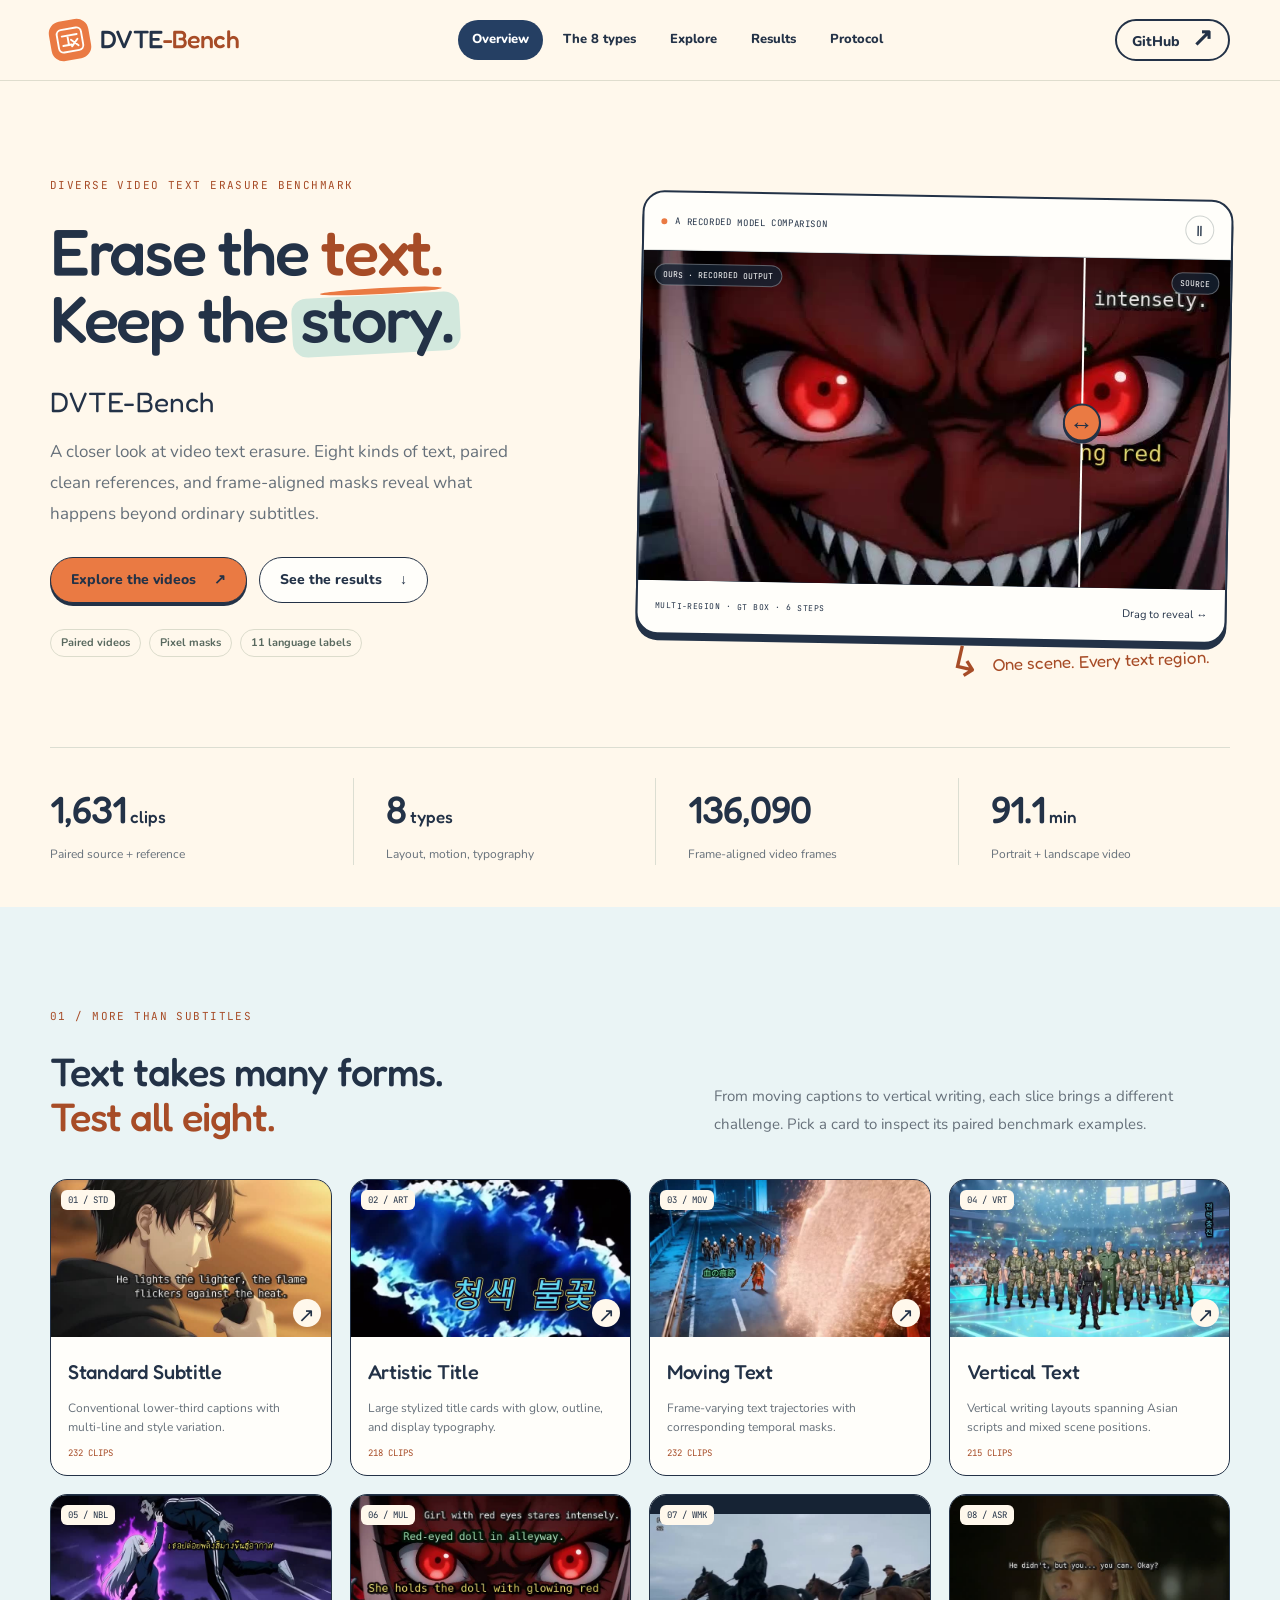
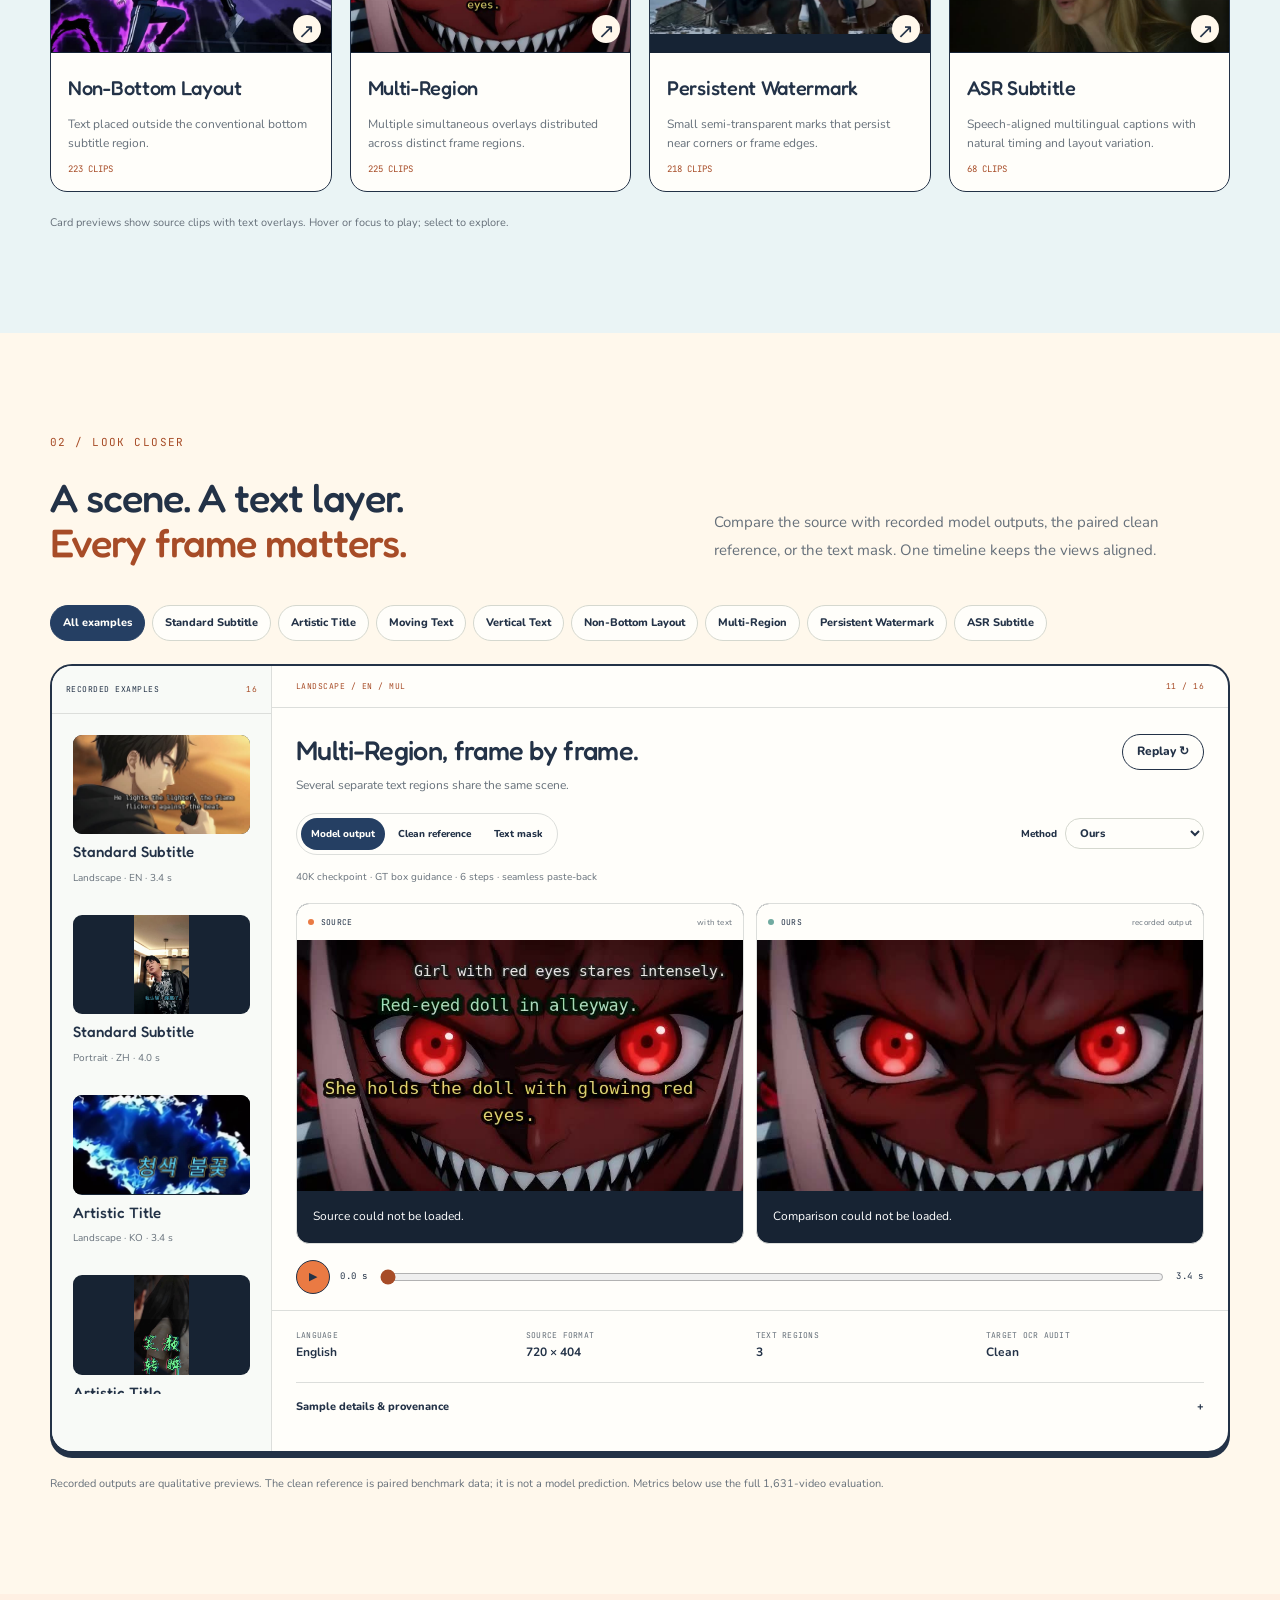
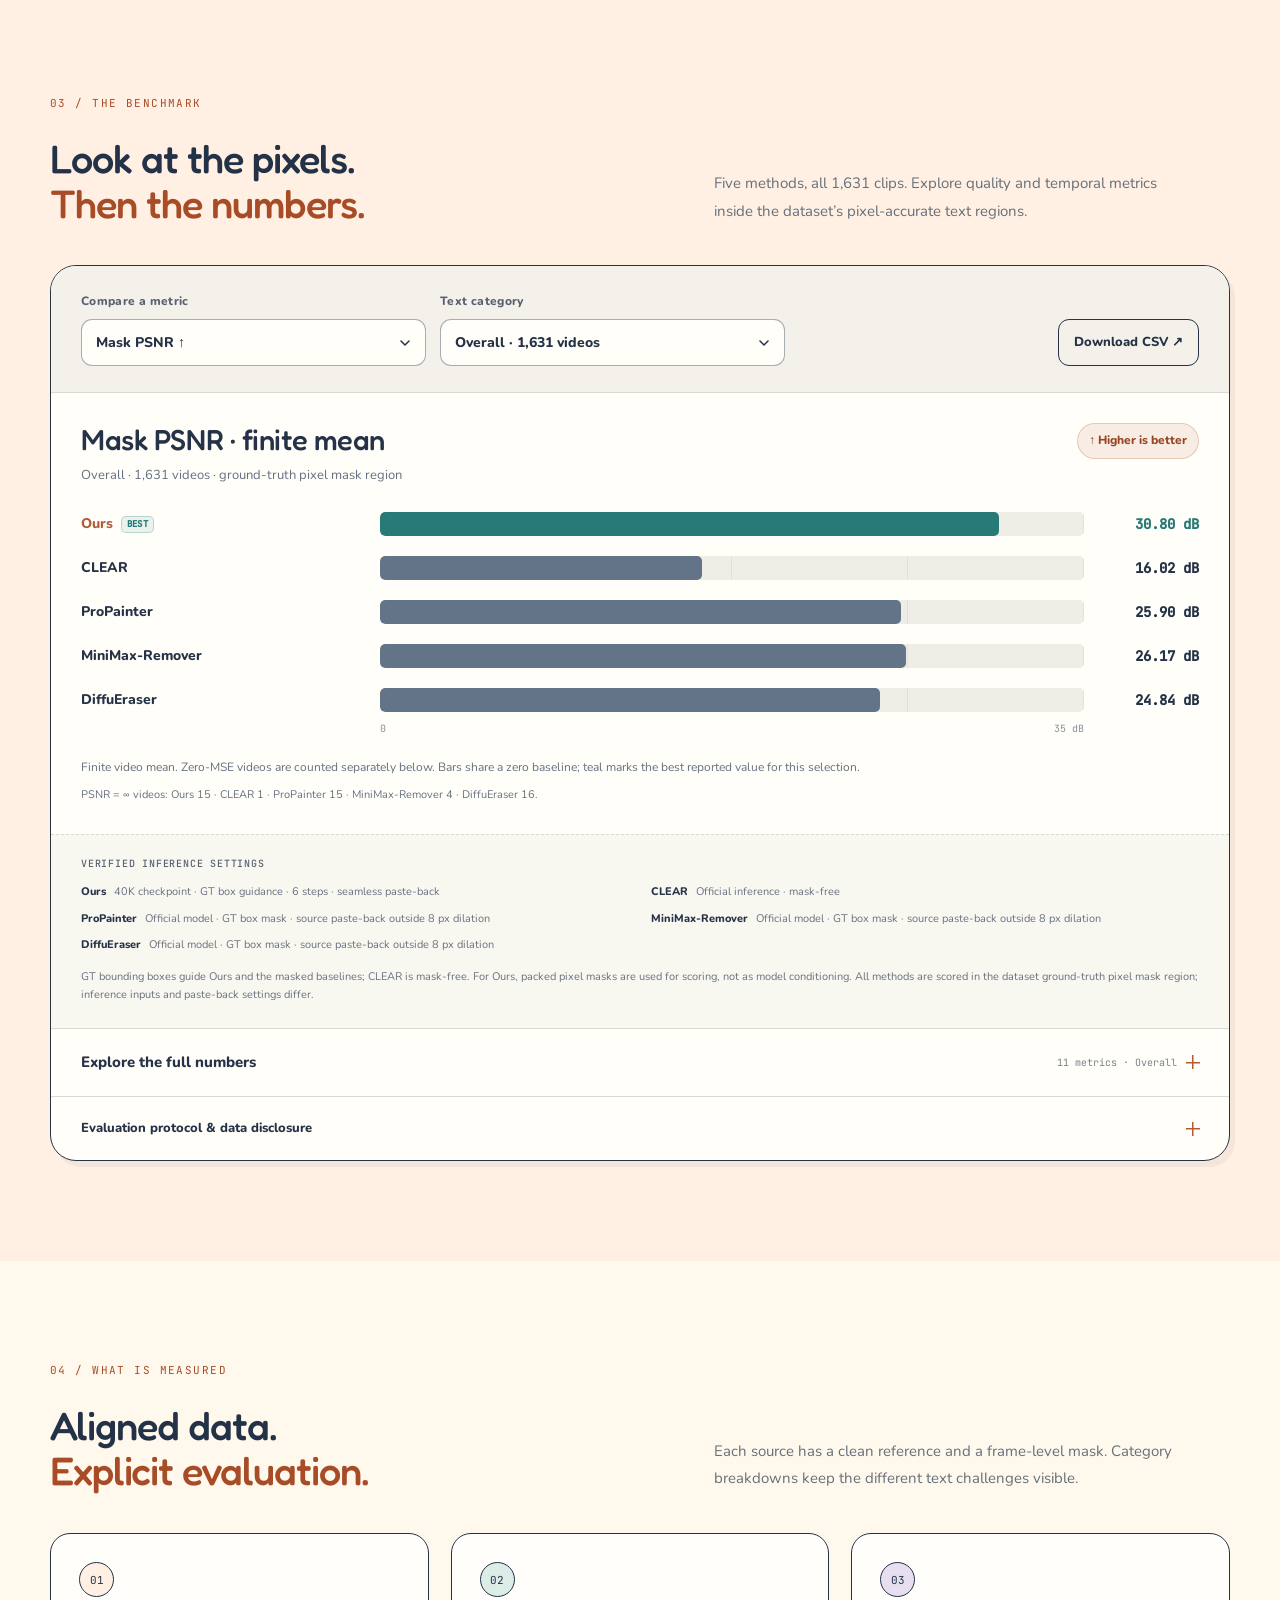
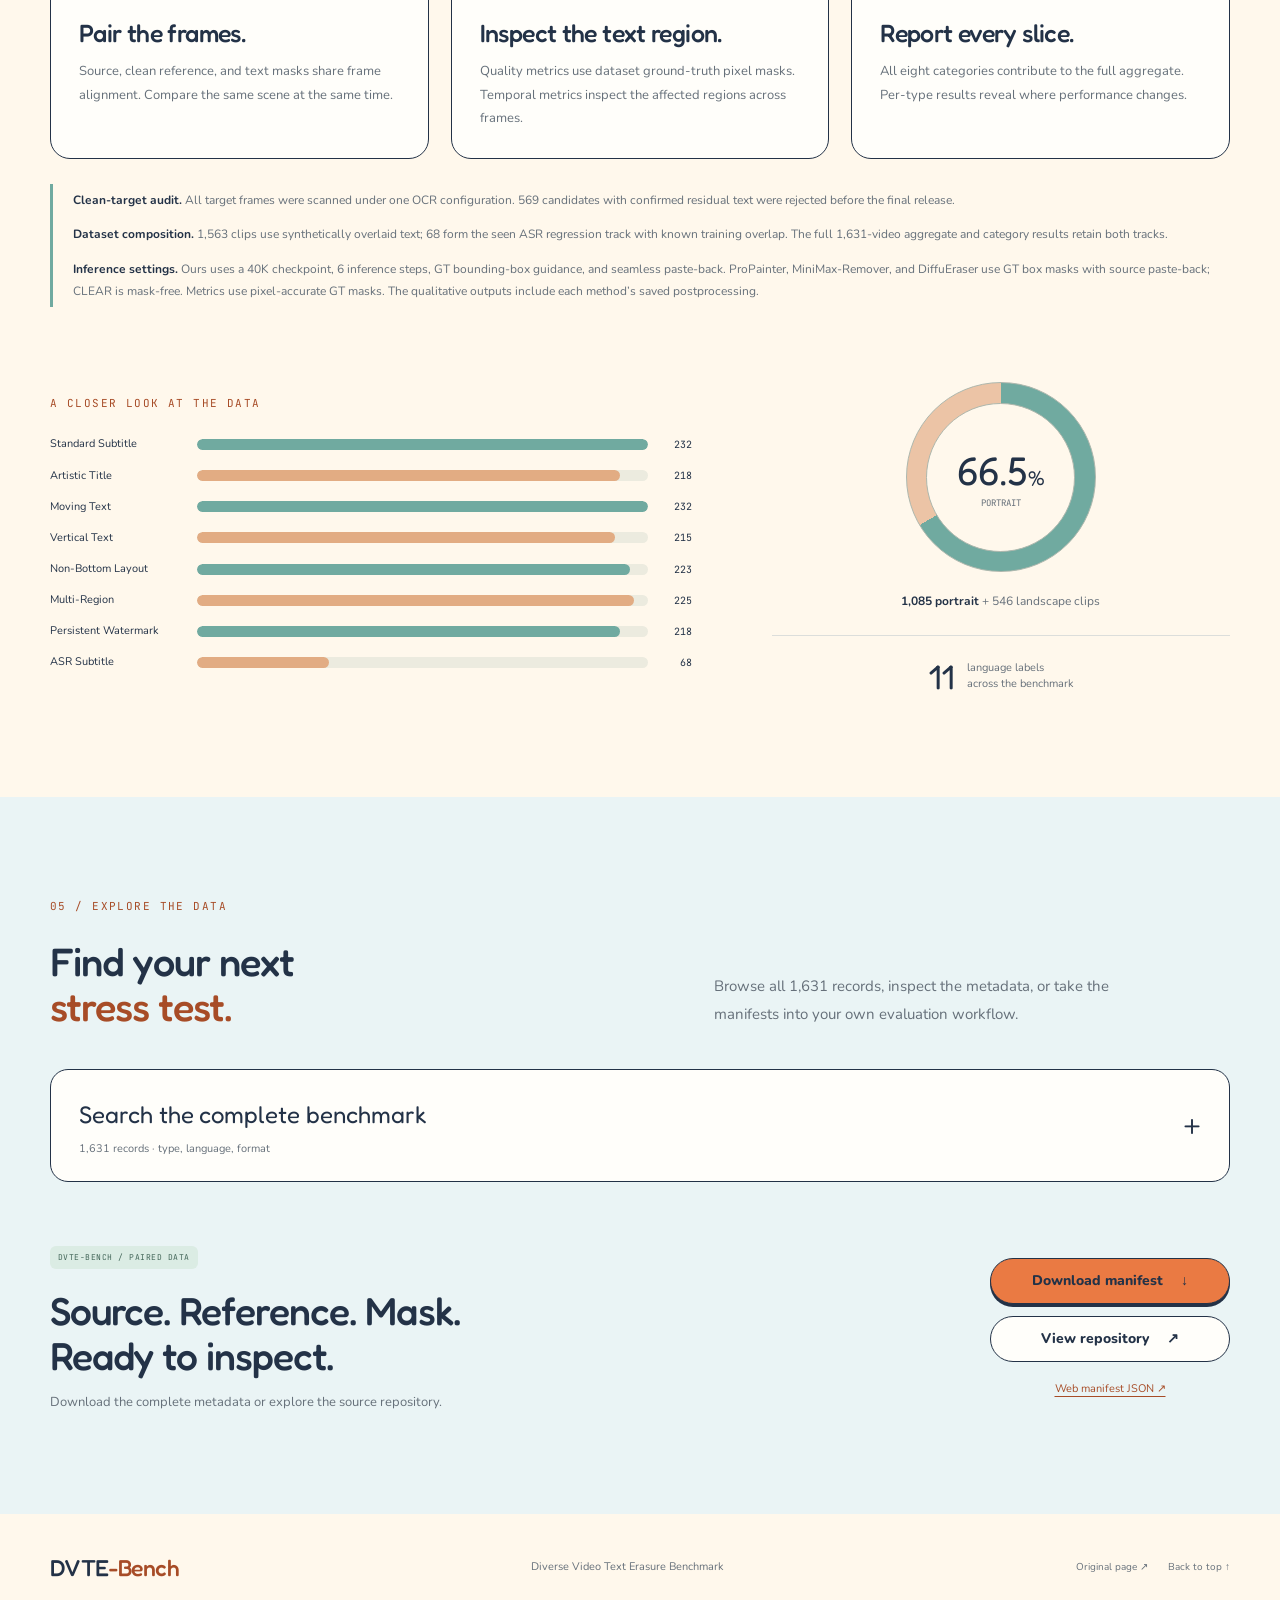
==== next/index.html @ c61dcf0c "Rebuild DVTE-Bench with a dynamic showcase and real model comparisons" ====
<!doctype html>
<html lang="en">
<head>
  <meta charset="utf-8">
  <meta name="viewport" content="width=device-width,initial-scale=1">
  <meta name="description" content="DVTE-Bench: 1,631 paired videos, eight text challenges, and a closer look at video text erasure. Explore aligned data, real model outputs, and full benchmark results.">
  <meta name="theme-color" content="#fff8ec">
  <title>DVTE-Bench — Every text. Every frame.</title>
  <link rel="stylesheet" href="assets/fonts/fonts.css">
  <link rel="stylesheet" href="style.css?v=20261020">
  <link rel="stylesheet" href="results.css?v=20261020">
  <script src="app.js?v=20261020" defer></script>
  <script src="results.js?v=20261020" defer></script>
</head>
<body>
  <a class="skip" href="#main">Skip to content</a>
  <header class="site-header">
    <nav class="nav shell" aria-label="Main navigation">
      <a class="brand" href="#overview" aria-label="DVTE-Bench home"><span class="brand-icon" aria-hidden="true"><svg viewBox="0 0 36 36" fill="none"><rect x="5" y="6" width="26" height="24" rx="5" stroke="currentColor" stroke-width="2"/><path d="M10 13h16M10 23h9m-3-10v10m3-5 7 7m-7 0 7-7" stroke="currentColor" stroke-width="2" stroke-linecap="round"/></svg></span><span>DVTE<span class="brand-accent">-Bench</span></span></a>
      <button id="menu-toggle" class="menu-toggle" type="button" aria-label="Open navigation" aria-expanded="false" aria-controls="nav-links">☰</button>
      <div class="nav-links" id="nav-links"><a href="#overview">Overview</a><a href="#taxonomy">The 8 types</a><a href="#explorer">Explore</a><a href="#results">Results</a><a href="#protocol">Protocol</a></div>
      <a class="repo-link" href="https://github.com/yahooo-m/DVTE-Bench" target="_blank" rel="noopener noreferrer">GitHub <span aria-hidden="true">↗</span></a>
    </nav>
    <div class="reading-progress" aria-hidden="true"></div>
  </header>
  <main id="main">
    <section class="hero section shell" id="overview">
      <div class="hero-copy">
        <p class="eyebrow">DIVERSE VIDEO TEXT ERASURE BENCHMARK</p>
        <h1>Erase the <span class="text-word">text.</span><br>Keep the <span class="story-word">story.</span></h1>
        <p class="hero-subtitle">DVTE-Bench</p>
        <p class="hero-description">A closer look at video text erasure. Eight kinds of text, paired clean references, and frame-aligned masks reveal what happens beyond ordinary subtitles.</p>
        <div class="hero-actions"><a class="button primary" href="#explorer">Explore the videos <span aria-hidden="true">↗</span></a><a class="button" href="#results">See the results <span aria-hidden="true">↓</span></a></div>
        <div class="hero-tags"><span>Paired videos</span><span>Pixel masks</span><span>11 language labels</span></div>
      </div>
      <div class="hero-art">
        <div class="window-top"><span><i class="status-dot"></i> A RECORDED MODEL COMPARISON</span><button id="hero-motion" type="button" aria-label="Pause hero animation">Ⅱ</button></div>
        <div class="wipe-stage" id="hero-wipe">
          <video id="hero-source" muted playsinline preload="metadata" poster="../assets/posters/case-11-source.jpg" aria-label="Source video with multiple text regions"><source src="../assets/videos/case-11-source.mp4" type="video/mp4"></video>
          <video id="hero-output" class="wipe-output" muted playsinline preload="metadata" poster="assets/model-posters/case-11-ours.jpg" aria-label="Recorded Ours model output"><source src="assets/model-videos/case-11-ours.mp4" type="video/mp4"></video>
          <span class="wipe-label reference-label">OURS · RECORDED OUTPUT</span><span class="wipe-label source-label">SOURCE</span>
          <div class="wipe-divider" aria-hidden="true"><span>↔</span></div>
          <input id="hero-compare" type="range" min="0" max="100" value="48" aria-label="Compare source with recorded Ours output" aria-valuetext="48 percent recorded Ours output">
        </div>
        <div class="hero-art-caption"><span class="mono">MULTI-REGION · GT BOX · 6 STEPS</span><span>Drag to reveal <span aria-hidden="true">↔</span></span></div>
        <div class="hero-art-note"><span class="note-line" aria-hidden="true">↳</span> One scene. Every text region.</div>
      </div>
    </section>
    <section class="stats shell" aria-label="Benchmark at a glance">
      <div><strong>1,631<span> clips</span></strong><p>Paired source + reference</p></div><div><strong>8<span> types</span></strong><p>Layout, motion, typography</p></div><div><strong>136,090</strong><p>Frame-aligned video frames</p></div><div><strong>91.1<span> min</span></strong><p>Portrait + landscape video</p></div>
    </section>
    <section class="section blue-wash" id="taxonomy">
      <div class="shell">
        <div class="section-heading"><div><p class="eyebrow">01 / MORE THAN SUBTITLES</p><h2>Text takes many forms.<br><span>Test all eight.</span></h2></div><p>From moving captions to vertical writing, each slice brings a different challenge. Pick a card to inspect its paired benchmark examples.</p></div>
        <div class="taxonomy-grid" id="taxonomy-grid" aria-label="Eight benchmark text types"></div>
        <p class="section-footnote">Card previews show source clips with text overlays. Hover or focus to play; select to explore.</p>
      </div>
    </section>
    <section class="section" id="explorer">
      <div class="shell">
        <div class="section-heading"><div><p class="eyebrow">02 / LOOK CLOSER</p><h2>A scene. A text layer.<br><span>Every frame matters.</span></h2></div><p>Compare the source with recorded model outputs, the paired clean reference, or the text mask. One timeline keeps the views aligned.</p></div>
        <div class="filter-row" id="case-filters" role="group" aria-label="Filter video examples"></div>
        <p id="load-status" role="status">Loading the benchmark…</p>
        <div class="explorer-panel">
          <aside class="case-sidebar"><div class="sidebar-label mono">RECORDED EXAMPLES <span id="case-count">16</span></div><div id="case-list" aria-label="Choose a video example"></div></aside>
          <article class="case-player" aria-labelledby="case-title">
            <div class="case-top mono"><span id="case-kicker">DVTE-BENCH / ALIGNED PREVIEW</span><span id="case-index">01 / 16</span></div>
            <div class="case-heading"><div><h3 id="case-title">Inspect a paired scene</h3><p id="case-description">Select a case to compare its frames.</p></div><button class="button small" id="case-restart" type="button" aria-label="Replay this case">Replay ↻</button></div>
            <div class="comparison-toolbar"><div class="view-tabs" role="group" aria-label="Right video view"><button type="button" data-view="prediction" aria-pressed="true">Model output</button><button type="button" data-view="reference" aria-pressed="false">Clean reference</button><button type="button" data-view="mask" aria-pressed="false">Text mask</button></div><label class="model-select">Method <select id="model-select" aria-label="Prediction method"></select></label></div>
            <p class="comparison-note" id="comparison-note"></p>
            <div class="comparison-pair" id="comparison-pair">
              <figure><figcaption><span class="status-dot"></span> SOURCE <span>with text</span></figcaption><video id="source-video" playsinline muted preload="metadata" aria-label="Source video with text"></video><p class="media-error" id="source-error" hidden>Source could not be loaded.</p></figure>
              <figure><figcaption><span class="status-dot teal-dot"></span> <strong id="output-label">MODEL OUTPUT</strong><span id="output-detail">recorded inference</span></figcaption><video id="output-video" playsinline muted preload="metadata" aria-label="Selected comparison video"></video><p class="media-error" id="output-error" hidden>Comparison could not be loaded.</p></figure>
            </div>
            <div class="transport"><button id="case-play" class="play-button" type="button" aria-label="Play synchronized preview">▶</button><span id="current-time" class="mono">0.0 s</span><input id="case-timeline" type="range" min="0" max="1000" value="0" aria-label="Preview position"><span id="case-duration" class="mono">0.0 s</span></div>
            <div class="case-meta" id="case-meta"></div>
            <details class="case-details"><summary>Sample details &amp; provenance <span aria-hidden="true">+</span></summary><div id="case-details-content"></div></details>
          </article>
        </div>
        <p class="section-footnote">Recorded outputs are qualitative previews. The clean reference is paired benchmark data; it is not a model prediction. Metrics below use the full 1,631-video evaluation.</p>
      </div>
    </section>
    <section class="section peach-wash" id="results">
      <div class="shell"><div class="section-heading"><div><p class="eyebrow">03 / THE BENCHMARK</p><h2>Look at the pixels.<br><span>Then the numbers.</span></h2></div><p>Five methods, all 1,631 clips. Explore quality and temporal metrics inside the dataset’s pixel-accurate text regions.</p></div><div id="results-ui"></div></div>
    </section>
    <section class="section" id="protocol">
      <div class="shell">
        <div class="section-heading"><div><p class="eyebrow">04 / WHAT IS MEASURED</p><h2>Aligned data.<br><span>Explicit evaluation.</span></h2></div><p>Each source has a clean reference and a frame-level mask. Category breakdowns keep the different text challenges visible.</p></div>
        <div class="protocol-grid"><article><span class="step-number">01</span><h3>Pair the frames.</h3><p>Source, clean reference, and text masks share frame alignment. Compare the same scene at the same time.</p></article><article><span class="step-number">02</span><h3>Inspect the text region.</h3><p>Quality metrics use dataset ground-truth pixel masks. Temporal metrics inspect the affected regions across frames.</p></article><article><span class="step-number">03</span><h3>Report every slice.</h3><p>All eight categories contribute to the full aggregate. Per-type results reveal where performance changes.</p></article></div>
        <div class="protocol-notes"><p><strong>Clean-target audit.</strong> All target frames were scanned under one OCR configuration. 569 candidates with confirmed residual text were rejected before the final release.</p><p><strong>Dataset composition.</strong> 1,563 clips use synthetically overlaid text; 68 form the seen ASR regression track with known training overlap. The full 1,631-video aggregate and category results retain both tracks.</p><p id="inference-protocol"><strong>Inference settings.</strong> Ours uses a 40K checkpoint, 6 inference steps, GT bounding-box guidance, and seamless paste-back. ProPainter, MiniMax-Remover, and DiffuEraser use GT box masks with source paste-back; CLEAR is mask-free. Metrics use pixel-accurate GT masks. The qualitative outputs include each method’s saved postprocessing.</p></div>
        <div class="composition"><div class="composition-chart"><p class="eyebrow">A CLOSER LOOK AT THE DATA</p><div id="composition-bars" aria-label="Clips per text type"></div></div><div class="composition-side"><div class="orientation-ring" role="img" aria-label="1,085 portrait clips, 66.5 percent; 546 landscape clips, 33.5 percent"><div><strong>66.5<span>%</span></strong><span>PORTRAIT</span></div></div><p><strong>1,085 portrait</strong> + 546 landscape clips</p><div class="language-label"><strong>11</strong><span>language labels<br>across the benchmark</span></div></div></div>
      </div>
    </section>
    <section class="section blue-wash" id="data">
      <div class="shell">
        <div class="section-heading"><div><p class="eyebrow">05 / EXPLORE THE DATA</p><h2>Find your next<br><span>stress test.</span></h2></div><p>Browse all 1,631 records, inspect the metadata, or take the manifests into your own evaluation workflow.</p></div>
        <details class="catalog" id="catalog"><summary><span>Search the complete benchmark <small>1,631 records · type, language, format</small></span><span aria-hidden="true">+</span></summary><div class="catalog-inner"><div class="catalog-controls"><label>Search records<input id="catalog-search" type="search" placeholder="Text, language, or sample ID"></label><label>Text type<select id="catalog-type" aria-label="Catalog text type"><option value="all">All types</option></select></label><label>Format<select id="catalog-orientation" aria-label="Catalog format"><option value="all">All formats</option><option value="portrait">Portrait</option><option value="landscape">Landscape</option></select></label></div><p id="catalog-count" role="status"></p><div class="table-scroll" tabindex="0" role="region" aria-label="Searchable benchmark records"><table class="catalog-table"><thead><tr><th>Sample ID</th><th>Type</th><th>Language</th><th>Format</th><th>Duration</th><th>Regions</th></tr></thead><tbody id="catalog-body"></tbody></table></div><div class="pagination"><button class="button small" id="catalog-prev" type="button">← Previous</button><span id="catalog-page" class="mono"></span><button class="button small" id="catalog-next" type="button">Next →</button></div></div></details>
        <div class="download-panel"><div><span class="tag">DVTE-BENCH / PAIRED DATA</span><h3>Source. Reference. Mask.<br>Ready to inspect.</h3><p>Download the complete metadata or explore the source repository.</p></div><div class="download-actions"><a class="button primary" href="../data/benchmark_manifest.csv" download>Download manifest <span aria-hidden="true">↓</span></a><a class="button" href="https://github.com/yahooo-m/DVTE-Bench" target="_blank" rel="noopener noreferrer">View repository <span aria-hidden="true">↗</span></a><a class="text-link" href="../data/benchmark.json" download>Web manifest JSON ↗</a></div></div>
      </div>
    </section>
  </main>
  <footer class="footer shell"><a class="brand" href="#overview">DVTE<span class="brand-accent">-Bench</span></a><p>Diverse Video Text Erasure Benchmark</p><div><a href="../original.html">Original page ↗</a><a href="#overview">Back to top ↑</a></div></footer>
  <noscript><div class="noscript">This interactive page needs JavaScript. <a href="../original.html">Open the original page</a> or <a href="../data/results.csv">download the results CSV</a>.</div></noscript>
</body>
</html>
---- next/assets/fonts/fonts.css ----
@font-face {
  font-family: 'Fredoka';
  font-style: normal;
  font-weight: 400;
  font-stretch: normal;
  font-display: swap;
  src: url(./fredoka-400.ttf) format('truetype');
}
@font-face {
  font-family: 'Fredoka';
  font-style: normal;
  font-weight: 500;
  font-stretch: normal;
  font-display: swap;
  src: url(./fredoka-500.ttf) format('truetype');
}
@font-face {
  font-family: 'Fredoka';
  font-style: normal;
  font-weight: 600;
  font-stretch: normal;
  font-display: swap;
  src: url(./fredoka-600.ttf) format('truetype');
}
@font-face {
  font-family: 'JetBrains Mono';
  font-style: normal;
  font-weight: 400;
  font-display: swap;
  src: url(./jetbrains-mono-400.ttf) format('truetype');
}
@font-face {
  font-family: 'JetBrains Mono';
  font-style: normal;
  font-weight: 500;
  font-display: swap;
  src: url(./jetbrains-mono-500.ttf) format('truetype');
}
@font-face {
  font-family: 'Nunito';
  font-style: normal;
  font-weight: 400;
  font-display: swap;
  src: url(./nunito-400.ttf) format('truetype');
}
@font-face {
  font-family: 'Nunito';
  font-style: normal;
  font-weight: 500;
  font-display: swap;
  src: url(./nunito-500.ttf) format('truetype');
}
@font-face {
  font-family: 'Nunito';
  font-style: normal;
  font-weight: 600;
  font-display: swap;
  src: url(./nunito-600.ttf) format('truetype');
}
@font-face {
  font-family: 'Nunito';
  font-style: normal;
  font-weight: 700;
  font-display: swap;
  src: url(./nunito-700.ttf) format('truetype');
}
@font-face {
  font-family: 'Nunito';
  font-style: normal;
  font-weight: 800;
  font-display: swap;
  src: url(./nunito-800.ttf) format('truetype');
}
---- next/style.css ----
:root{--paper:#fff8ec;--white:#fffefa;--ink:#233247;--navy:#253f63;--muted:#66707a;--orange:#ea7a43;--orange-deep:#a74c27;--blue-wash:#eaf4f5;--peach:#fff0e3;--teal:#70aaa0;--line:#dcdedb;--radius:22px;--display:'Fredoka',Arial,sans-serif;--body:'Nunito',Arial,sans-serif;--mono:'JetBrains Mono',monospace}
*{box-sizing:border-box}html{scroll-behavior:smooth;scroll-padding-top:104px}body{margin:0;background:var(--paper);color:var(--ink);font:16px/1.65 var(--body);-webkit-font-smoothing:antialiased}h1,h2,h3,h4,p,figure{margin:0}h1,h2,h3,h4{font-family:var(--display);font-weight:500;line-height:1.12;letter-spacing:-.025em}a{color:inherit;text-decoration:none}button,input,select{font:inherit;color:inherit}button,a,input,select{-webkit-tap-highlight-color:transparent;touch-action:manipulation}button{cursor:pointer}button:disabled{cursor:default;opacity:.45}img{display:block;max-width:100%;height:auto}video{display:block;width:100%;background:#172333}button,a,input,select,summary{outline-offset:5px}button:focus-visible,a:focus-visible,input:focus-visible,select:focus-visible,summary:focus-visible{outline:3px solid var(--orange-deep)}[hidden]{display:none!important}.shell{width:min(1240px,calc(100% - 100px));margin-inline:auto}.section{padding-block:100px}.blue-wash{background:var(--blue-wash)}.peach-wash{background:var(--peach)}.mono,.eyebrow,.tag{font-family:var(--mono);font-size:10px;letter-spacing:.06em}.eyebrow{color:var(--orange-deep);margin-bottom:24px;font-size:11px;letter-spacing:.13em}.skip{position:fixed;left:20px;top:-80px;background:var(--ink);color:#fff;padding:12px;z-index:100}.skip:focus{top:8px}.site-header{position:sticky;top:0;z-index:50;background:rgba(255,248,236,.97);border-bottom:1px solid #dfddce}.nav{height:80px;display:flex;align-items:center;justify-content:space-between;gap:24px}.brand{display:flex;align-items:center;gap:10px;white-space:nowrap;font-family:var(--display);font-weight:500;font-size:25px;letter-spacing:-.6px}.brand-accent{color:var(--orange-deep)}.brand-icon{display:grid;place-items:center;width:40px;height:40px;border-radius:12px;background:var(--orange);color:var(--white);transform:rotate(-10deg)}.brand-icon svg{width:34px;height:34px}.nav-links{display:flex;align-items:center;gap:6px}.nav-links a{padding:9px 14px;border-radius:30px;font-size:13px;font-weight:800;white-space:nowrap}.nav-links a[aria-current]{color:#fff;background:var(--navy)}.repo-link{border:2px solid var(--ink);border-radius:30px;padding:5px 15px;font-weight:800;font-size:14px;white-space:nowrap}.repo-link span{margin-left:8px;font-size:25px;line-height:1}.reading-progress{position:absolute;bottom:-1px;height:2px;background:var(--orange);width:0}.menu-toggle{display:none;background:transparent;border:1.5px solid var(--ink);border-radius:50%;width:39px;height:39px;font-size:20px}.hero{display:grid;grid-template-columns:.95fr 1.05fr;gap:55px;align-items:center;padding-top:95px;padding-bottom:90px}.hero h1{font-size:clamp(54px,5.1vw,76px);line-height:1.02;letter-spacing:-.035em}.text-word{color:var(--orange-deep);position:relative;white-space:nowrap}.text-word:after{content:'';position:absolute;left:0;right:0;bottom:-4px;height:6px;background:var(--orange);border-radius:50%;transform:rotate(-3deg)}.story-word{position:relative;z-index:0;white-space:nowrap}.story-word:before{content:'';position:absolute;background:#d2e8dd;inset:22% -8px 3%;z-index:-1;transform:rotate(-3deg);border-radius:15px}.hero-subtitle{font-family:var(--display);font-size:28px;margin-top:28px}.hero-description{max-width:480px;color:var(--muted);font-size:17px;margin-top:12px;line-height:1.8}.hero-actions{display:flex;flex-wrap:wrap;gap:12px;margin-top:28px}.button{display:inline-flex;justify-content:center;align-items:center;gap:18px;padding:12px 20px;border:1.8px solid var(--ink);border-radius:30px;background:var(--white);font-weight:800;font-size:14px;line-height:1.3;min-height:46px;transition:transform .18s,box-shadow .18s}.button.primary{background:var(--orange);color:var(--ink);box-shadow:0 3px 0 var(--ink)}.button:hover{transform:translateY(-2px);box-shadow:0 4px 0 var(--ink)}.button.small{font-size:12px;padding:8px 14px;min-height:36px;white-space:nowrap}.hero-tags{display:flex;flex-wrap:wrap;gap:8px;margin-top:26px}.hero-tags span{border:1px solid #dcdccc;border-radius:20px;padding:4px 10px;font-size:11px;font-weight:700;color:#59695f}.hero-art{border:2px solid var(--ink);border-radius:var(--radius);box-shadow:0 6px 0 var(--ink);background:var(--white);position:relative;min-width:0;transform:rotate(1deg)}.window-top{display:flex;justify-content:space-between;align-items:center;padding:14px 17px;border-bottom:1px solid var(--line);font:9px var(--mono);letter-spacing:.07em;gap:8px}.window-top>span{display:flex;gap:8px;align-items:center}.status-dot{width:6px;height:6px;border-radius:50%;display:inline-block;background:var(--orange);flex-shrink:0}.window-top button{width:29px;height:29px;border:1px solid #cfd3d0;border-radius:50%;background:transparent;font-size:14px}.wipe-stage{--wipe:48%;position:relative;aspect-ratio:16/9;overflow:hidden;background:#172333}.wipe-stage video{position:absolute;inset:0;height:100%;object-fit:contain}.wipe-output{clip-path:inset(0 calc(100% - var(--wipe)) 0 0)}.wipe-label{position:absolute;top:13px;font:8px var(--mono);color:#fff;background:rgba(22,34,51,.8);border:1px solid rgba(255,255,255,.3);border-radius:30px;padding:5px 8px;z-index:3;pointer-events:none}.reference-label{left:11px}.source-label{right:11px}.wipe-divider{position:absolute;top:0;bottom:0;left:var(--wipe);width:2px;background:var(--white);z-index:4;pointer-events:none;box-shadow:0 0 8px #0004}.wipe-divider span{position:absolute;top:50%;left:50%;transform:translate(-50%,-50%);display:grid;place-items:center;width:38px;height:38px;border-radius:50%;border:2px solid var(--ink);background:var(--orange);font-size:24px;color:var(--ink);box-shadow:0 2px 0 var(--ink)}#hero-compare{position:absolute;inset:0;width:100%;height:100%;margin:0;opacity:0;cursor:ew-resize;z-index:5;touch-action:pan-y}.wipe-stage:focus-within{outline:4px solid var(--orange);outline-offset:3px}.hero-art-caption{display:flex;justify-content:space-between;align-items:center;gap:12px;padding:17px;font-size:11px}.hero-art-caption .mono{font-size:8px}.hero-art-note{position:absolute;right:14px;bottom:-53px;font-family:var(--display);font-size:17px;transform:rotate(-3deg);color:var(--orange-deep)}.note-line{font-family:serif;font-size:40px;display:inline-block;vertical-align:-5px;margin-right:6px;transform:rotate(15deg)}.stats{display:grid;grid-template-columns:repeat(4,1fr);padding-block:30px 42px;border-top:1px solid #dcded2;gap:30px}.stats>div+div{border-left:1px solid #dcded2;padding-left:32px}.stats strong{font-family:var(--display);font-weight:500;font-size:38px;letter-spacing:-1px;white-space:nowrap}.stats strong span{font-size:17px;letter-spacing:0}.stats p{font-size:12px;color:var(--muted);margin-top:4px}.section-heading{display:grid;grid-template-columns:1.15fr 1fr;align-items:end;gap:70px;margin-bottom:40px}.section-heading h2{font-size:clamp(34px,3.1vw,46px);line-height:1.13}.section-heading h2 span{color:var(--orange-deep)}.section-heading>p{color:var(--muted);max-width:460px;font-size:15px;line-height:1.85}.taxonomy-grid{display:grid;grid-template-columns:repeat(4,minmax(0,1fr));gap:18px}.type-card{position:relative;display:flex;flex-direction:column;align-items:stretch;text-align:left;background:var(--white);border:1.5px solid var(--ink);padding:0;border-radius:17px;overflow:hidden;transition:transform .22s,box-shadow .22s}.type-card:hover,.type-card:focus-visible{transform:translateY(-5px);box-shadow:0 5px 0 var(--ink)}.type-media{position:relative;display:block;aspect-ratio:16/9;overflow:hidden;background:#162334}.type-media img,.type-media video{position:absolute;inset:0;width:100%;height:100%;object-fit:contain}.type-media video{opacity:0;transition:opacity .2s}.type-card.is-playing video{opacity:1}.type-code{position:absolute;top:10px;left:10px;z-index:2;border-radius:6px;padding:4px 7px;background:var(--paper);font:9px var(--mono);color:var(--ink)}.type-cta{position:absolute;bottom:10px;right:10px;z-index:2;border-radius:50%;width:28px;height:28px;display:grid;place-items:center;background:var(--paper);font-size:20px}.type-copy{display:flex;flex-direction:column;gap:10px;padding:19px 17px 16px;flex:1}.type-copy strong{font-family:var(--display);font-weight:500;font-size:20px;letter-spacing:-.3px}.type-copy p{font-size:12px;line-height:1.6;color:var(--muted);flex:1}.type-copy small{font:9px var(--mono);color:var(--orange-deep)}.section-footnote{font-size:11px;color:var(--muted);margin-top:21px;line-height:1.8}.filter-row{display:flex;align-items:center;flex-wrap:wrap;gap:7px;margin-bottom:23px}.filter-row button{border:1px solid #d5d8cf;border-radius:22px;padding:8px 12px;background:var(--white);font-size:11px;font-weight:800;white-space:nowrap}.filter-row button[aria-pressed=true]{background:var(--navy);border-color:var(--navy);color:var(--white)}#load-status{margin:15px 0;font-size:14px}.explorer-panel{display:grid;grid-template-columns:220px minmax(0,1fr);border:2px solid var(--ink);border-radius:var(--radius);box-shadow:0 5px 0 var(--ink);background:var(--white);overflow:hidden}.case-sidebar{border-right:1px solid var(--line);background:#f8faf7;min-width:0}.sidebar-label{display:flex;justify-content:space-between;padding:17px 14px;border-bottom:1px solid var(--line);font-size:8px}.sidebar-label span{color:var(--orange-deep)}#case-list{padding:10px;max-height:680px;overflow-y:auto;scrollbar-width:thin;scrollbar-color:#c7d3ce transparent}.case-card{display:flex;flex-direction:column;gap:8px;width:100%;background:transparent;border:1px solid transparent;border-radius:13px;text-align:left;padding:10px;margin-bottom:7px}.case-card[aria-pressed=true]{background:var(--peach);border-color:#d9be9c;box-shadow:0 0 0 3px rgba(234,122,67,.07)}.case-card img{aspect-ratio:16/9;width:100%;object-fit:contain;border-radius:9px;background:#172333}.case-card strong{font-family:var(--display);font-size:15px;font-weight:500;line-height:1.3}.case-card small{font-size:10px;color:var(--muted);line-height:1.6}.case-player{min-width:0}.case-top{display:flex;justify-content:space-between;gap:12px;padding:14px 24px;border-bottom:1px solid var(--line);color:var(--orange-deep);font-size:8px}.case-heading{display:flex;justify-content:space-between;gap:15px;align-items:flex-start;padding:26px 24px 17px}.case-heading h3{font-size:27px;line-height:1.2}.case-heading p{font-size:12px;color:var(--muted);margin-top:9px;max-width:580px;line-height:1.7}.comparison-toolbar{display:flex;align-items:center;justify-content:space-between;flex-wrap:wrap;gap:13px;padding:0 24px}.view-tabs{display:flex;gap:3px;padding:4px;border:1px solid var(--line);border-radius:25px}.view-tabs button{background:transparent;border:0;border-radius:20px;font-size:10px;font-weight:800;padding:8px 10px;white-space:nowrap}.view-tabs button[aria-pressed=true]{background:var(--navy);color:var(--white)}.model-select{display:flex;align-items:center;gap:8px;font-size:10px;font-weight:800}.model-select select{max-width:160px;background:var(--white);border:1px solid #d5d8cf;border-radius:15px;padding:6px 10px;font-size:11px}.comparison-note{margin:14px 24px 16px;color:var(--muted);font-size:10px;min-height:18px;line-height:1.7}.comparison-pair{display:grid;grid-template-columns:repeat(2,minmax(0,1fr));gap:12px;margin:0 24px}.comparison-pair figure{border:1px solid var(--line);border-radius:13px;overflow:hidden;background:#172333;min-width:0;position:relative}.comparison-pair figcaption{min-height:36px;padding:10px 11px;background:#fffefa;display:flex;align-items:center;gap:7px;font:8px var(--mono);letter-spacing:.025em}.comparison-pair figcaption strong{font-weight:400;overflow-wrap:anywhere}.comparison-pair figcaption>span:last-child{color:var(--muted);font:8px var(--body);margin-left:auto;text-align:right}.teal-dot{background:var(--teal)}.comparison-pair video{aspect-ratio:16/9;object-fit:contain;width:100%}.comparison-pair.is-portrait video{aspect-ratio:9/16;max-height:500px}.media-error{color:#fff;padding:16px;font-size:12px}.transport{display:flex;align-items:center;gap:10px;padding:16px 24px;border-bottom:1px solid var(--line)}.play-button{display:grid;place-items:center;width:34px;height:34px;border-radius:50%;border:1.5px solid var(--ink);background:var(--orange);flex-shrink:0;font-size:11px}.transport>span{font-size:9px;white-space:nowrap}#case-timeline{min-width:30px;flex:1;accent-color:var(--orange-deep);height:20px}#audio-toggle{background:transparent;border:1px solid var(--line);border-radius:15px;white-space:nowrap;font-size:9px;padding:5px 8px}.case-meta{display:grid;grid-template-columns:repeat(4,1fr);gap:12px;padding:19px 24px}.case-meta>div{display:flex;flex-direction:column;gap:3px}.case-meta span{font:8px var(--mono);letter-spacing:.03em;color:var(--muted)}.case-meta strong{font-weight:700;font-size:12px}.case-details{border-top:1px solid var(--line);margin:0 24px 20px;font-size:11px}.case-details summary{list-style:none;display:flex;justify-content:space-between;gap:12px;font-weight:800;padding:15px 0;cursor:pointer}.case-details summary::-webkit-details-marker{display:none}.case-details[open] summary>span{transform:rotate(45deg)}#case-details-content{color:var(--muted);overflow-wrap:anywhere;line-height:1.8}#case-details-content p{margin-bottom:10px}#case-details-content code{font:9px var(--mono)}#case-details-content a{text-decoration:underline;text-underline-offset:3px;color:var(--orange-deep)}.protocol-grid{display:grid;grid-template-columns:repeat(3,1fr);gap:22px}.protocol-grid article{position:relative;border:1.5px solid var(--ink);border-radius:20px;background:var(--white);padding:28px}.step-number{display:inline-flex;align-items:center;justify-content:center;width:35px;height:35px;border:1.5px solid var(--ink);border-radius:50%;font:11px var(--mono);background:var(--peach);margin-bottom:22px}.protocol-grid article:nth-child(2) .step-number{background:#dcece7}.protocol-grid article:nth-child(3) .step-number{background:#e7dff0}.protocol-grid h3{font-size:25px;margin-bottom:13px}.protocol-grid p{font-size:13px;color:var(--muted);line-height:1.8}.protocol-notes{display:grid;grid-template-columns:1fr;gap:12px;margin-top:25px;border-left:3px solid var(--teal);padding:5px 0 5px 20px}.protocol-notes p{font-size:12px;color:var(--muted);line-height:1.85}.protocol-notes strong{color:var(--ink)}.composition{display:grid;grid-template-columns:1.4fr 1fr;gap:80px;margin-top:75px;align-items:center}.composition-chart .eyebrow{margin-bottom:23px}.composition-row{display:grid;grid-template-columns:135px 1fr 32px;align-items:center;gap:12px;margin-bottom:13px;font-size:11px}.composition-track{height:11px;background:#ecebdf;border-radius:10px;overflow:hidden}.composition-fill{display:block;height:100%;background:var(--teal);border-radius:10px}.composition-row:nth-child(even) .composition-fill{background:#e2ac83}.composition-row>span:last-child{font:10px var(--mono);text-align:right}.composition-side{text-align:center}.orientation-ring{width:190px;height:190px;background:conic-gradient(var(--teal) 0 66.5%,#ecc4a6 66.5% 100%);border-radius:50%;display:grid;place-items:center;margin:0 auto 20px;border:1px solid #adb7ad}.orientation-ring>div{width:149px;height:149px;border-radius:50%;background:var(--paper);display:flex;flex-direction:column;justify-content:center;gap:3px;border:1px solid #adb7ad}.orientation-ring strong{font:40px var(--display)}.orientation-ring strong span{font-size:20px}.orientation-ring>div>span{font:9px var(--mono);color:var(--muted)}.composition-side>p{font-size:12px;color:var(--muted)}.composition-side>p strong{color:var(--ink)}.language-label{display:flex;justify-content:center;align-items:center;gap:13px;border-top:1px solid var(--line);margin-top:23px;padding-top:20px}.language-label strong{font:34px var(--display)}.language-label span{text-align:left;font-size:11px;color:var(--muted);line-height:1.5}.catalog{border:1.5px solid var(--ink);border-radius:18px;background:var(--white);overflow:hidden}.catalog>summary{display:flex;justify-content:space-between;gap:18px;align-items:center;padding:25px 28px;list-style:none;cursor:pointer;font-family:var(--display);font-size:24px}.catalog>summary::-webkit-details-marker{display:none}.catalog>summary small{display:block;font:11px var(--body);color:var(--muted);margin-top:7px}.catalog>summary>span:last-child{font:30px var(--body)}.catalog[open]>summary{border-bottom:1px solid var(--line)}.catalog-inner{padding:24px 28px}.catalog-controls{display:grid;grid-template-columns:2fr 1fr 1fr;gap:15px}.catalog-controls label{font-size:11px;font-weight:800;display:flex;flex-direction:column;gap:7px}.catalog-controls input,.catalog-controls select{width:100%;min-width:0;font-size:12px;background:#fffefa;border:1px solid #bdc8c4;border-radius:10px;padding:10px}.catalog-controls input::placeholder{font-size:11px}#catalog-count{font-size:11px;color:var(--muted);margin:20px 0 12px}.table-scroll{max-width:100%;overflow-x:auto;scrollbar-width:thin}.catalog-table{width:100%;border-collapse:collapse;text-align:left;font-size:10px;min-width:700px}.catalog-table th{font:9px var(--mono);padding:12px 10px;background:var(--blue-wash);white-space:nowrap}.catalog-table td{padding:12px 10px;border-bottom:1px solid var(--line);vertical-align:top}.catalog-table td:first-child{font:9px/1.7 var(--mono);overflow-wrap:anywhere;max-width:290px}.catalog-table td:not(:first-child){white-space:nowrap}.pagination{display:flex;align-items:center;justify-content:space-between;gap:10px;padding-top:20px}.pagination .mono{font-size:9px}.download-panel{display:flex;justify-content:space-between;align-items:center;gap:50px;margin-top:60px}.tag{display:inline-block;font-size:8px;background:#dbece4;border-radius:6px;padding:5px 8px;color:#436659}.download-panel h3{font-size:39px;line-height:1.15;margin-top:20px}.download-panel p{font-size:13px;color:var(--muted);margin-top:13px}.download-actions{display:flex;flex-direction:column;align-items:stretch;gap:12px;width:240px;flex-shrink:0}.text-link{text-align:center;font-size:11px;color:var(--orange-deep);text-underline-offset:4px;text-decoration:underline;margin-top:6px}.footer{display:flex;align-items:center;justify-content:space-between;gap:30px;padding-block:35px}.footer .brand{font-size:23px;gap:0}.footer>p{font-size:11px;color:var(--muted)}.footer>div{display:flex;gap:20px;font-size:10px;color:var(--muted)}.noscript{position:fixed;bottom:0;left:0;right:0;padding:15px;background:var(--ink);color:#fff;z-index:100;font-size:14px}.noscript a{text-decoration:underline}.reveal{opacity:0;transform:translateY(18px);transition:opacity .6s ease,transform .6s ease}.reveal.is-visible{opacity:1;transform:none}
@media(min-width:1600px){.hero{padding-top:120px;padding-bottom:110px}.hero h1{font-size:82px}}
@media(max-width:1100px){.shell{width:calc(100% - 64px)}.nav{gap:14px}.brand{font-size:23px}.brand-icon{width:34px;height:34px}.nav-links a{font-size:11px;padding:9px 10px}.repo-link{font-size:12px;padding:5px 11px}.hero{gap:32px;padding-top:72px;padding-bottom:80px}.hero h1{font-size:clamp(47px,5.4vw,64px)}.hero-description{font-size:15px}.hero-subtitle{font-size:25px}.hero-actions{gap:10px}.hero-actions .button{padding:11px 15px;font-size:12px}.hero-art-caption{font-size:9px;padding:14px 11px}.hero-art-caption .mono{font-size:7px}.hero-art-note{font-size:14px;bottom:-46px}.window-top{padding:11px;font-size:8px}.taxonomy-grid{gap:14px}.type-copy{padding:15px 12px}.type-copy strong{font-size:18px}.type-copy p{font-size:11px}.section-heading{gap:40px}.section-heading h2{font-size:38px}.explorer-panel{grid-template-columns:185px minmax(0,1fr)}.case-heading,.case-meta{padding-left:20px;padding-right:20px}.case-heading h3{font-size:24px}.comparison-toolbar{padding-inline:20px}.comparison-pair{margin-inline:20px}.comparison-note{margin-inline:20px}.composition{gap:50px}.protocol-grid article{padding:23px}}
@media(max-width:850px){.shell{width:calc(100% - 44px)}.nav{height:72px}.nav-links{gap:0}.nav-links a{font-size:10px;padding-inline:8px}.brand{font-size:21px}.repo-link{display:none}.hero{gap:28px;padding-top:60px;padding-bottom:75px}.hero h1{font-size:47px}.hero .eyebrow{font-size:9px;line-height:1.8;max-width:300px;margin-bottom:20px}.hero-subtitle{font-size:22px;margin-top:23px}.hero-description{font-size:13px}.hero-tags{gap:6px}.hero-tags span{font-size:9px;padding:3px 8px}.hero-actions{margin-top:23px;gap:8px}.hero-actions .button{font-size:11px;padding:10px 12px;gap:8px}.hero-art{transform:rotate(1deg)}.hero-art-caption .mono{font-size:6px}.hero-art-caption{font-size:8px}.hero-art-note{right:0;font-size:12px}.window-top{font-size:6px}.wipe-label{font-size:6px;padding:4px 6px}.stats{gap:16px}.stats>div+div{padding-left:17px}.stats strong{font-size:29px}.stats strong span{font-size:12px}.stats p{font-size:10px}.section{padding-block:75px}.hero.section{padding-top:60px;padding-bottom:75px}.section-heading{grid-template-columns:1.1fr 1fr;gap:35px}.section-heading h2{font-size:34px}.section-heading>p{font-size:13px}.section-heading .eyebrow{font-size:9px}.taxonomy-grid{grid-template-columns:repeat(2,minmax(0,1fr));gap:17px}.type-copy{padding:18px;gap:9px}.type-copy strong{font-size:22px}.type-copy p{font-size:12px}.explorer-panel{grid-template-columns:160px minmax(0,1fr)}.case-card{padding:8px}.case-card strong{font-size:13px}.case-card small{font-size:9px}.sidebar-label{font-size:7px;padding-inline:10px}.case-top{padding:13px 17px}.case-heading{padding:22px 17px 16px}.case-heading h3{font-size:22px}.case-heading p{font-size:11px}.case-heading .small{font-size:10px;padding:7px 10px}.comparison-toolbar{padding-inline:17px}.comparison-pair{margin-inline:17px;gap:9px}.comparison-note{margin-inline:17px}.view-tabs button{font-size:9px;padding:7px 9px}.transport{padding-inline:17px;gap:8px}.transport>span{font-size:8px}.case-meta{padding:16px 17px;grid-template-columns:repeat(2,1fr)}.case-details{margin-inline:17px}.protocol-grid{gap:15px}.protocol-grid article{padding:20px}.protocol-grid h3{font-size:22px}.protocol-grid p{font-size:12px}.composition{gap:30px}.composition-row{grid-template-columns:116px 1fr 28px;font-size:10px;gap:9px}.download-panel h3{font-size:33px}.download-panel{gap:30px}.footer{flex-wrap:wrap;gap:18px}.footer>div{margin-left:auto}}
@media(max-width:640px){html{scroll-padding-top:85px}.shell{width:calc(100% - 36px)}.section{padding-block:62px}.nav{height:66px;gap:12px}.brand{font-size:23px}.brand-icon{width:33px;height:33px}.menu-toggle{display:block}.nav-links{display:none;position:absolute;top:66px;right:0;left:0;background:var(--paper);border-bottom:1px solid #d8dccc;padding:15px 18px;box-shadow:0 6px 10px #1723330b;flex-wrap:wrap;gap:5px}.nav-links.is-open{display:flex}.nav-links a{font-size:13px;padding:9px 12px}.hero{grid-template-columns:1fr;gap:39px}.hero.section{padding-top:45px;padding-bottom:76px}.hero h1{font-size:clamp(43px,11.4vw,67px);line-height:1.05}.hero .eyebrow{font-size:8px;max-width:none;margin-bottom:21px}.hero-description{font-size:14px;line-height:1.8;max-width:440px}.hero-subtitle{font-size:24px;margin-top:25px}.hero-actions{gap:10px;margin-top:24px}.hero-actions .button{font-size:12px;padding:12px 16px;min-height:44px}.hero-tags{margin-top:20px;gap:8px}.hero-tags span{font-size:10px}.hero-art{width:calc(100% - 5px);margin-inline:auto;transform:rotate(1deg)}.window-top{font-size:8px;padding:11px 13px}.hero-art-caption{padding:15px;font-size:10px}.hero-art-caption .mono{font-size:7px}.hero-art-note{font-size:14px;bottom:-47px;right:8px}.wipe-label{font-size:7px}.stats{grid-template-columns:repeat(2,1fr);gap:23px 18px;padding-block:27px 35px}.stats>div+div{padding-left:0;border-left:0}.stats>div:nth-child(even){border-left:1px solid #dcded2;padding-left:20px}.stats strong{font-size:33px}.stats strong span{font-size:13px}.stats p{font-size:10px;max-width:140px}.section-heading{grid-template-columns:1fr;gap:22px;margin-bottom:29px}.section-heading h2{font-size:35px}.section-heading .eyebrow{font-size:8px;margin-bottom:20px}.section-heading>p{font-size:13px;line-height:1.8}.taxonomy-grid{gap:12px}.type-copy{padding:14px 11px;gap:9px}.type-copy strong{font-size:18px;line-height:1.15}.type-copy p{font-size:10px;line-height:1.6}.type-copy small{font-size:8px}.type-code{top:7px;left:7px;font-size:7px;padding:3px 5px}.type-cta{width:23px;height:23px;bottom:7px;right:7px;font-size:16px}.type-card{border-radius:13px}.section-footnote{font-size:10px;margin-top:17px}.filter-row{gap:6px;margin-bottom:19px}.filter-row button{font-size:9px;padding:7px 9px}.explorer-panel{display:flex;flex-direction:column}.case-sidebar{border-right:0;border-bottom:1px solid var(--line)}.sidebar-label{font-size:8px;padding:13px 14px}#case-list{display:flex;gap:8px;max-height:none;overflow-x:auto;overflow-y:hidden;padding:11px;scroll-snap-type:x proximity}.case-card{flex:0 0 137px;padding:8px;margin:0;scroll-snap-align:start}.case-card img{aspect-ratio:16/9}.case-card strong{font-size:13px}.case-card small{font-size:9px}.case-top{font-size:7px;padding:12px 14px}.case-heading{padding:23px 14px 17px;gap:10px}.case-heading h3{font-size:24px}.case-heading p{font-size:11px}.case-heading .small{font-size:9px;min-height:31px;padding:6px 9px}.comparison-toolbar{padding-inline:14px;gap:12px}.view-tabs{width:100%;justify-content:space-between;gap:0;padding:4px}.view-tabs button{font-size:9px;padding:8px 9px;flex:1}.model-select{font-size:10px}.model-select select{font-size:11px;max-width:190px}.comparison-note{margin:12px 14px 14px;font-size:9px}.comparison-pair{grid-template-columns:1fr;gap:12px;margin-inline:14px}.comparison-pair.is-portrait{grid-template-columns:repeat(2,minmax(0,1fr));gap:8px}.comparison-pair.is-portrait video{max-height:380px}.comparison-pair figcaption{font-size:8px;padding:10px;gap:6px}.comparison-pair.is-portrait figcaption{padding:8px;font-size:7px;flex-wrap:wrap}.comparison-pair figcaption>span:last-child{font-size:8px}.comparison-pair.is-portrait figcaption>span:last-child{font-size:7px}.comparison-pair.is-portrait .status-dot{width:4px;height:4px}.transport{padding:13px 14px;gap:7px;flex-wrap:wrap}.play-button{width:32px;height:32px}.transport>span{font-size:8px}#audio-toggle{font-size:8px;padding:4px 6px}.case-meta{padding:17px 14px;gap:16px}.case-meta span{font-size:7px}.case-meta strong{font-size:11px}.case-details{margin-inline:14px;font-size:10px}.protocol-grid{grid-template-columns:1fr;gap:15px}.protocol-grid article{padding:23px;display:grid;grid-template-columns:37px 1fr;gap:10px 17px}.step-number{grid-row:1/3;margin:0}.protocol-grid h3{font-size:23px;align-self:center;margin:0}.protocol-grid p{grid-column:2;font-size:12px}.protocol-notes{margin-top:25px;padding-left:15px;gap:14px}.protocol-notes p{font-size:11px}.composition{grid-template-columns:1fr;gap:40px;margin-top:50px}.composition-row{grid-template-columns:122px 1fr 28px;gap:10px;font-size:10px}.composition-side{display:grid;grid-template-columns:140px 1fr;align-items:center;gap:12px 17px;text-align:left}.orientation-ring{width:140px;height:140px;margin:0;grid-row:1/3}.orientation-ring>div{width:109px;height:109px}.orientation-ring strong{font-size:30px}.orientation-ring strong span{font-size:15px}.orientation-ring>div>span{font-size:7px}.composition-side>p{font-size:11px;align-self:end}.language-label{margin:0;padding-top:10px;justify-content:flex-start;align-self:start;gap:9px}.language-label strong{font-size:29px}.language-label span{font-size:10px}.catalog>summary{padding:21px 17px;font-size:21px}.catalog>summary small{font-size:10px;line-height:1.6;max-width:230px}.catalog-inner{padding:20px 15px}.catalog-controls{grid-template-columns:1fr 1fr;gap:13px 10px}.catalog-controls label:first-child{grid-column:1/-1}.catalog-controls label{font-size:10px}.catalog-controls input,.catalog-controls select{font-size:11px}.pagination .button{font-size:10px;padding:7px 10px;min-height:33px}.pagination .mono{font-size:7px}.download-panel{flex-direction:column;align-items:flex-start;gap:28px;margin-top:43px}.download-panel h3{font-size:34px}.download-panel p{font-size:12px}.download-actions{width:100%;max-width:350px}.download-actions .button{font-size:13px}.footer{display:grid;grid-template-columns:1fr;gap:12px;padding-block:30px}.footer>p{font-size:10px}.footer>div{margin-left:0;justify-content:space-between}.footer .brand{font-size:25px}}
@media(prefers-reduced-motion:reduce){html{scroll-behavior:auto}*,*:before,*:after{animation-duration:.01ms!important;transition-duration:.01ms!important}.reveal{opacity:1;transform:none}}
---- next/results.css ----
.dvte-results {
  --dr-ink: #253247;
  --dr-orange: #b35b36;
  --dr-teal: #277a75;
  --dr-line: #d8d9d3;
  color: var(--dr-ink);
  min-width: 0;
}
.dvte-results *, .dvte-results *::before, .dvte-results *::after { box-sizing: border-box; }
.dr-panel { overflow: hidden; border: 1.5px solid var(--dr-ink); border-radius: 26px; background: #fffef9; box-shadow: 5px 6px 0 #2532470d; }
.dr-toolbar { display: flex; align-items: flex-end; justify-content: space-between; flex-wrap: wrap; gap: 20px; padding: 26px 30px; border-bottom: 1px solid var(--dr-line); background: #f3f1e9; }
.dr-selectors { display: flex; flex-wrap: wrap; gap: 14px; flex: 1; min-width: 0; }
.dr-select-label { display: flex; flex: 1 1 225px; max-width: 345px; min-width: 0; flex-direction: column; gap: 7px; color: #596172; font-size: 12px; font-weight: 800; letter-spacing: .03em; }
.dr-select { appearance: none; width: 100%; max-width: 100%; min-height: 47px; padding: 10px 35px 10px 14px; border: 1px solid #25324765; border-radius: 11px; color: var(--dr-ink); background: #fffef9 url("data:image/svg+xml,%3Csvg xmlns='http://www.w3.org/2000/svg' width='16' height='16' viewBox='0 0 16 16' fill='none'%3E%3Cpath d='m4 6 4 4 4-4' stroke='%23253247' stroke-width='1.5' stroke-linecap='round' stroke-linejoin='round'/%3E%3C/svg%3E") right 12px center / 16px no-repeat; font: inherit; font-size: 14px; font-weight: 750; letter-spacing: 0; cursor: pointer; }
.dr-select:focus-visible, .dr-download:focus-visible, .dr-table-summary:focus-visible, .dr-protocol-details > summary:focus-visible, .dr-table-wrap:focus-visible, .dr-table-number:focus-visible, .dr-bar-score:focus-visible { outline: 3px solid var(--dr-orange); outline-offset: 4px; }
.dr-download { display: inline-flex; min-height: 47px; align-items: center; padding: 10px 15px; border: 1px solid var(--dr-ink); border-radius: 11px; color: var(--dr-ink); text-decoration: none; font-size: 13px; font-weight: 850; white-space: nowrap; transition: background .18s, transform .18s; }
.dr-download:hover { background: #e9e6da; transform: translateY(-2px); }
.dr-chart { padding: 30px; }
.dr-chart-header { display: flex; align-items: flex-start; justify-content: space-between; gap: 16px; margin-bottom: 27px; }
.dr-chart-title-block { min-width: 0; }
.dr-chart-title { margin: 0 0 7px; font: 500 clamp(22px, 2.4vw, 29px)/1.2 Fredoka, sans-serif; letter-spacing: -.015em; }
.dr-chart-scope { margin: 0; color: #657080; font-size: 13px; line-height: 1.55; }
.dr-direction { flex: 0 0 auto; display: inline-block; padding: 7px 11px; border: 1px solid #b35b3640; border-radius: 99px; background: #f8ede4; color: #984525; font-size: 12px; font-weight: 850; white-space: nowrap; }
.dr-direction.dr-lower { color: #236c65; border-color: #277a7540; background: #e9f2ed; }
.dr-bars { list-style: none; padding: 0; margin: 0; display: grid; gap: 20px; }
.dr-bar-row { display: grid; grid-template-columns: minmax(150px, .4fr) minmax(80px, 1fr) 98px; align-items: center; gap: 17px; }
.dr-bar-method { display: flex; align-items: center; flex-wrap: wrap; gap: 8px; font-size: 14px; font-weight: 800; line-height: 1.35; }
.dr-bar-row.is-ours .dr-bar-method > span:first-child { color: var(--dr-orange); }
.dr-best-label { border: 1px solid #277a7540; border-radius: 5px; padding: 3px 5px 2px; background: #e9f2ed; color: var(--dr-teal); font: 600 9px/1.1 'JetBrains Mono', monospace; letter-spacing: .025em; text-transform: uppercase; }
.dr-bar-track { position: relative; overflow: hidden; height: 24px; border-radius: 5px; background: #eeeee7; background-image: linear-gradient(90deg, transparent calc(100% - 1px), #25324712 1px); background-size: 25% 100%; }
.dr-bar-fill { position: absolute; left: 0; top: 0; height: 100%; min-width: 0; background: #647488; border-radius: inherit; transition: width .4s cubic-bezier(.2,.8,.2,1), background .25s; }
.dr-bar-row.is-ours .dr-bar-fill { background: var(--dr-orange); }
.dr-bar-row.is-best .dr-bar-fill { background: var(--dr-teal); }
.dr-bar-score { font: 600 14px/1.3 'JetBrains Mono', monospace; text-align: right; white-space: nowrap; font-variant-numeric: tabular-nums; }
.dr-bar-row.is-best .dr-bar-score { color: var(--dr-teal); }
.dr-axis { display: flex; justify-content: space-between; margin: 10px 115px 0 calc((100% - 132px) * .285714 + 17px); color: #87909c; font: 400 10px/1.4 'JetBrains Mono', monospace; }
.dr-chart-note { margin: 22px 0 0; color: #657080; font-size: 12px; line-height: 1.65; }
.dr-psnr-note { margin: 8px 0 0; color: #657080; font-size: 11px; line-height: 1.65; }
.dr-psnr-note[hidden] { display: none; }
.dr-configurations { padding: 22px 30px 24px; border-top: 1px dashed var(--dr-line); background: #f8f7f0; }
.dr-mini-heading { margin: 0 0 12px; color: #596172; font: 500 10px/1.4 'JetBrains Mono', monospace; letter-spacing: .08em; text-transform: uppercase; }
.dr-config-list { list-style: none; display: grid; grid-template-columns: repeat(2, minmax(0, 1fr)); gap: 9px 22px; margin: 0; padding: 0; }
.dr-config-list li { min-width: 0; display: flex; align-items: baseline; flex-wrap: wrap; gap: 5px 8px; font-size: 11px; line-height: 1.6; }
.dr-config-list strong { color: var(--dr-ink); font-weight: 850; }
.dr-config-list span { color: #6a7180; }
.dr-setting-note { margin: 14px 0 0; color: #6a7180; font-size: 11px; line-height: 1.65; }
.dr-table-details, .dr-protocol-details { border-top: 1px solid var(--dr-line); }
.dr-table-summary, .dr-protocol-details > summary { position: relative; display: flex; align-items: center; justify-content: space-between; gap: 12px; padding: 21px 52px 21px 30px; list-style: none; font-size: 15px; font-weight: 850; cursor: pointer; }
.dr-table-summary::-webkit-details-marker, .dr-protocol-details > summary::-webkit-details-marker { display: none; }
.dr-table-summary::after, .dr-protocol-details > summary::after { content: ''; position: absolute; width: 14px; height: 14px; right: 29px; top: 50%; transform: translateY(-50%); background: linear-gradient(var(--dr-orange), var(--dr-orange)) center / 14px 1.5px no-repeat, linear-gradient(var(--dr-orange), var(--dr-orange)) center / 1.5px 14px no-repeat; }
.dr-table-details[open] > summary::after, .dr-protocol-details[open] > summary::after { background: linear-gradient(var(--dr-orange), var(--dr-orange)) center / 14px 1.5px no-repeat; }
.dr-table-summary:hover, .dr-protocol-details > summary:hover { background: #f8f7f0; }
.dr-summary-count { color: #7b818a; font: 400 10px/1.5 'JetBrains Mono', monospace; text-align: right; }
.dr-table-intro { margin: 0 30px 16px; color: #657080; font-size: 12px; line-height: 1.65; }
.dr-precision-label { display: flex; width: fit-content; align-items: center; gap: 8px; margin: 0 30px 17px; color: var(--dr-ink); font-size: 12px; font-weight: 750; cursor: pointer; }
.dr-precision-label input { width: 15px; height: 15px; margin: 0; accent-color: var(--dr-teal); }
.dr-precision-label input:focus-visible { outline: 3px solid var(--dr-orange); outline-offset: 3px; }
.dr-table-wrap { overflow-x: auto; overscroll-behavior-x: contain; width: 100%; border-block: 1px solid var(--dr-line); scrollbar-color: #9babb6 #eeeee7; scrollbar-width: thin; }
.dr-table { width: 100%; min-width: 1180px; border-collapse: separate; border-spacing: 0; font-size: 11px; font-variant-numeric: tabular-nums; }
.dr-table caption { padding: 13px 30px; color: #6a7180; text-align: left; background: #f8f7f0; font-size: 11px; }
.dr-table th, .dr-table td { padding: 14px 13px; border-bottom: 1px solid #e7e7e0; white-space: nowrap; text-align: right; }
.dr-table thead th { background: #eeeee6; color: #657080; font: 500 10px/1.4 'JetBrains Mono', monospace; }
.dr-table th:first-child { position: sticky; left: 0; z-index: 1; min-width: 147px; text-align: left; background: #fffef9; border-right: 1px solid #e2e2da; padding-left: 26px; font-weight: 850; }
.dr-table thead th:first-child { z-index: 2; background: #eeeee6; font-weight: 500; }
.dr-table tr:last-child th, .dr-table tr:last-child td { border-bottom: 0; }
.dr-table .dr-ours-row th:first-child { color: var(--dr-orange); background: #faf1e7; }
.dr-table .dr-ours-row td { background: #fdf9f2; }
.dr-table td.dr-best-cell { color: #236c65; font-weight: 850; background: #eaf3ed; }
.dr-table-number { display: inline-block; border-radius: 2px; }
.dr-infinity-count { display: block; margin-top: 4px; color: #81858c; font: 400 9px/1.2 'JetBrains Mono', monospace; }
.dr-table-footnote { margin: 0; padding: 16px 30px 23px; color: #6a7180; font-size: 11px; line-height: 1.7; }
.dr-protocol-details > summary { font-size: 13px; font-weight: 750; }
.dr-protocol-body { padding: 0 30px 20px; max-width: 900px; }
.dr-protocol-body p { margin: 0 0 10px; color: #657080; font-size: 12px; line-height: 1.7; overflow-wrap: anywhere; }
.dr-protocol-body strong { color: var(--dr-ink); }
.dr-loading, .dr-error { padding: 25px; border: 1px solid var(--dr-line); border-radius: 16px; color: #657080; font-size: 14px; }
.dr-error a { color: var(--dr-orange); }
@media (max-width: 760px) {
  .dr-toolbar, .dr-chart, .dr-configurations { padding: 22px; }
  .dr-toolbar { gap: 14px; }
  .dr-selectors { flex-basis: 100%; }
  .dr-select-label { max-width: none; flex-basis: 200px; }
  .dr-chart-header { flex-direction: column; gap: 12px; margin-bottom: 23px; }
  .dr-bar-row { grid-template-columns: minmax(0, 1fr) 105px; gap: 9px 12px; }
  .dr-bar-method { font-size: 13px; }
  .dr-bar-track { grid-column: 1 / -1; grid-row: 2; height: 21px; }
  .dr-bar-score { grid-column: 2; grid-row: 1; font-size: 12px; }
  .dr-bars { gap: 17px; }
  .dr-axis { margin: 8px 0 0; }
  .dr-config-list { grid-template-columns: 1fr; gap: 7px; }
  .dr-table-summary, .dr-protocol-details > summary { padding: 19px 45px 19px 22px; }
  .dr-table-summary::after, .dr-protocol-details > summary::after { right: 21px; }
  .dr-table-summary { align-items: flex-start; flex-direction: column; gap: 5px; }
  .dr-summary-count { text-align: left; }
  .dr-table-intro { margin-inline: 22px; }
  .dr-precision-label { margin-inline: 22px; }
  .dr-table-footnote { padding: 16px 22px 20px; }
  .dr-protocol-body { padding: 0 22px 18px; }
}
@media (max-width: 380px) {
  .dr-panel { border-radius: 19px; }
  .dr-toolbar, .dr-chart, .dr-configurations { padding: 18px; }
  .dr-select { font-size: 12px; padding-left: 11px; }
  .dr-bar-row { grid-template-columns: minmax(0, 1fr) 85px; gap: 9px 7px; }
  .dr-bar-method { font-size: 12px; gap: 5px; }
  .dr-best-label { font-size: 8px; padding-inline: 4px; }
  .dr-bar-score { font-size: 11px; }
  .dr-chart-title { font-size: 22px; }
  .dr-chart-scope { font-size: 11px; }
  .dr-direction { font-size: 11px; }
}
@media (prefers-reduced-motion: reduce) {
  .dr-bar-fill, .dr-download { transition: none; }
}
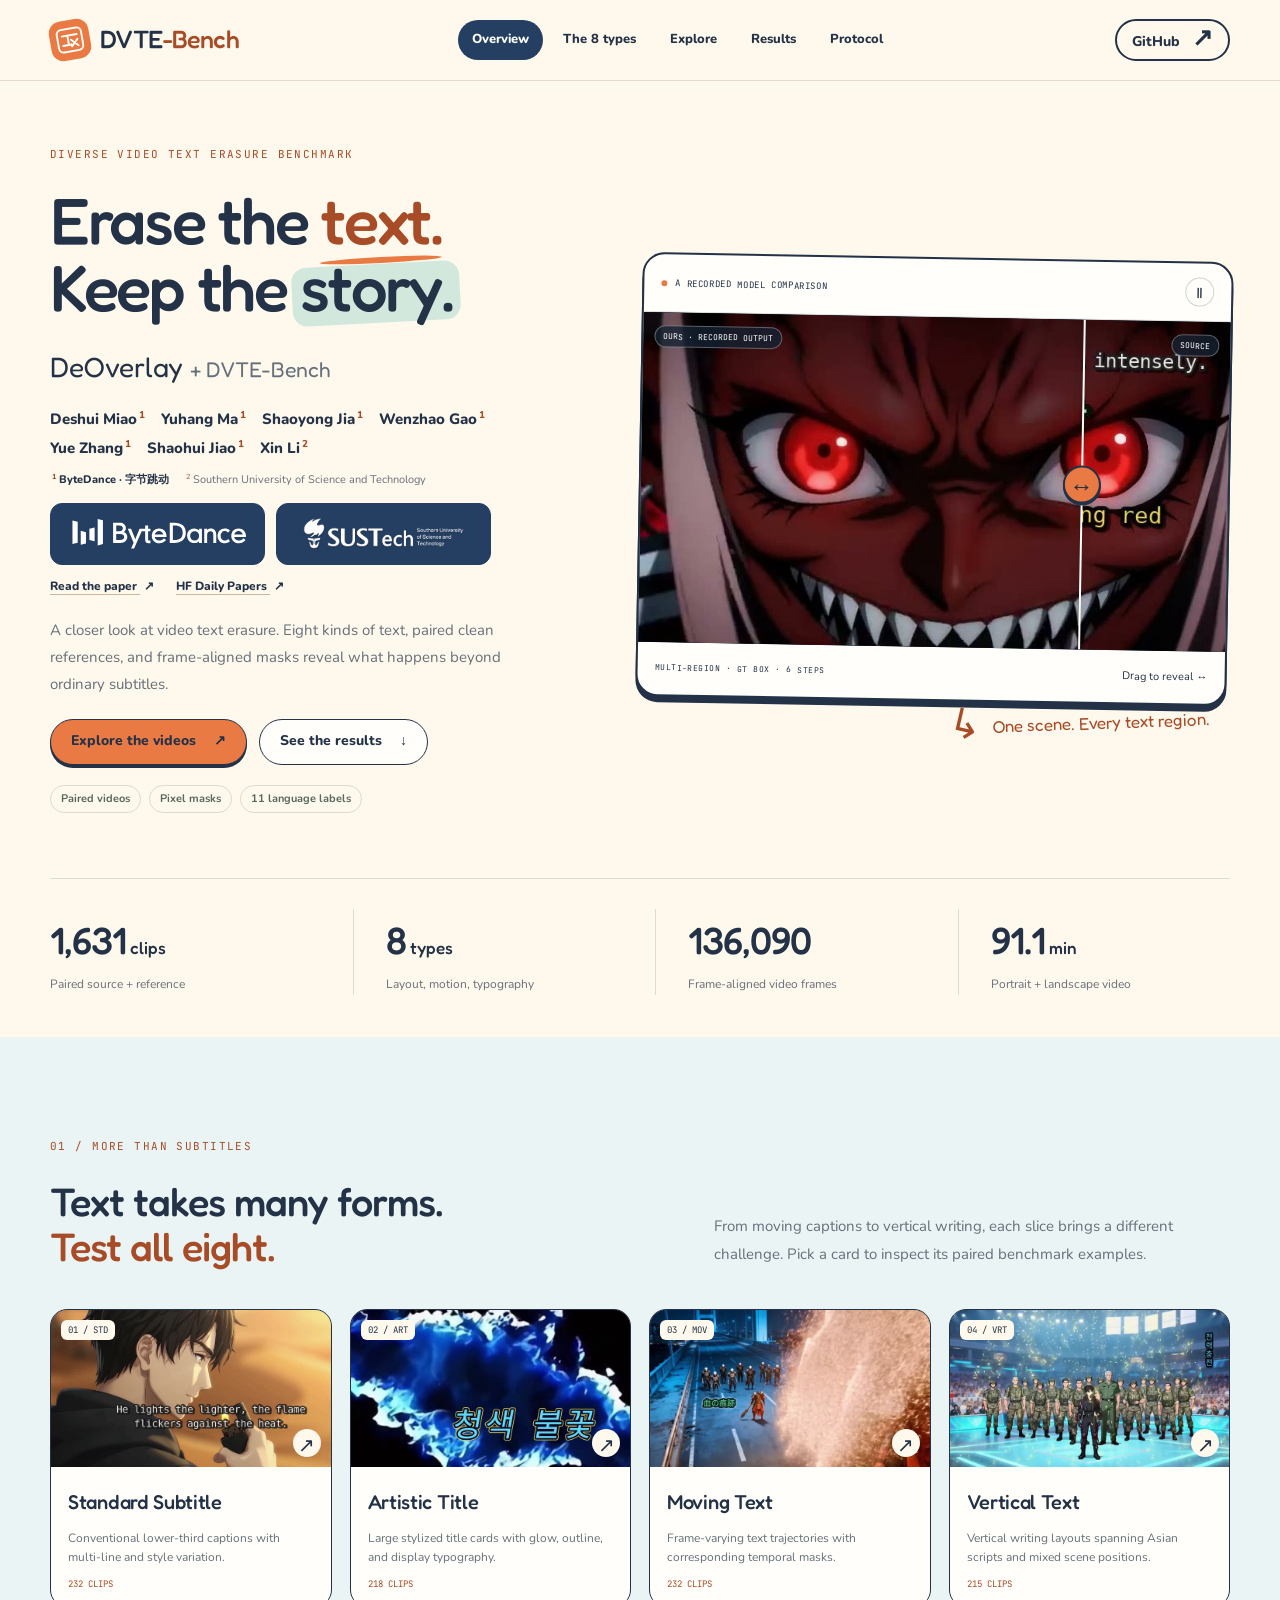
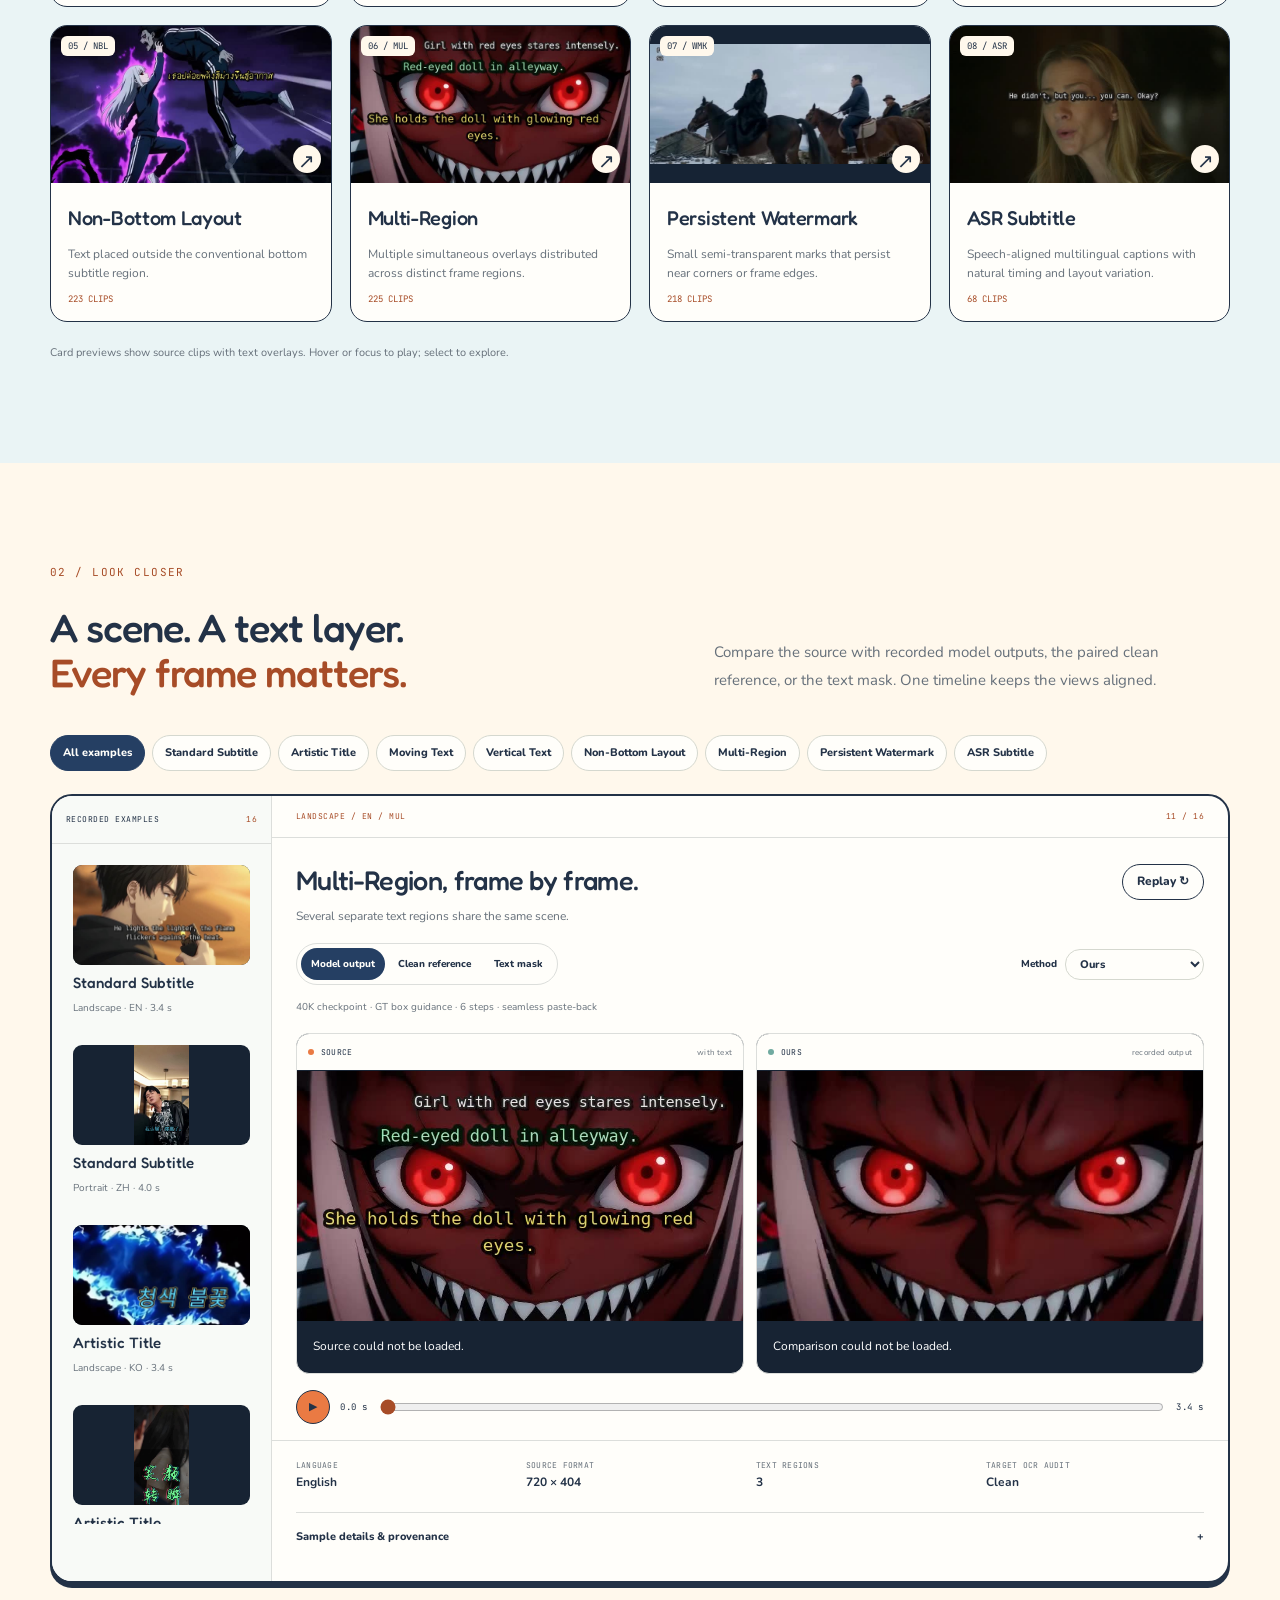
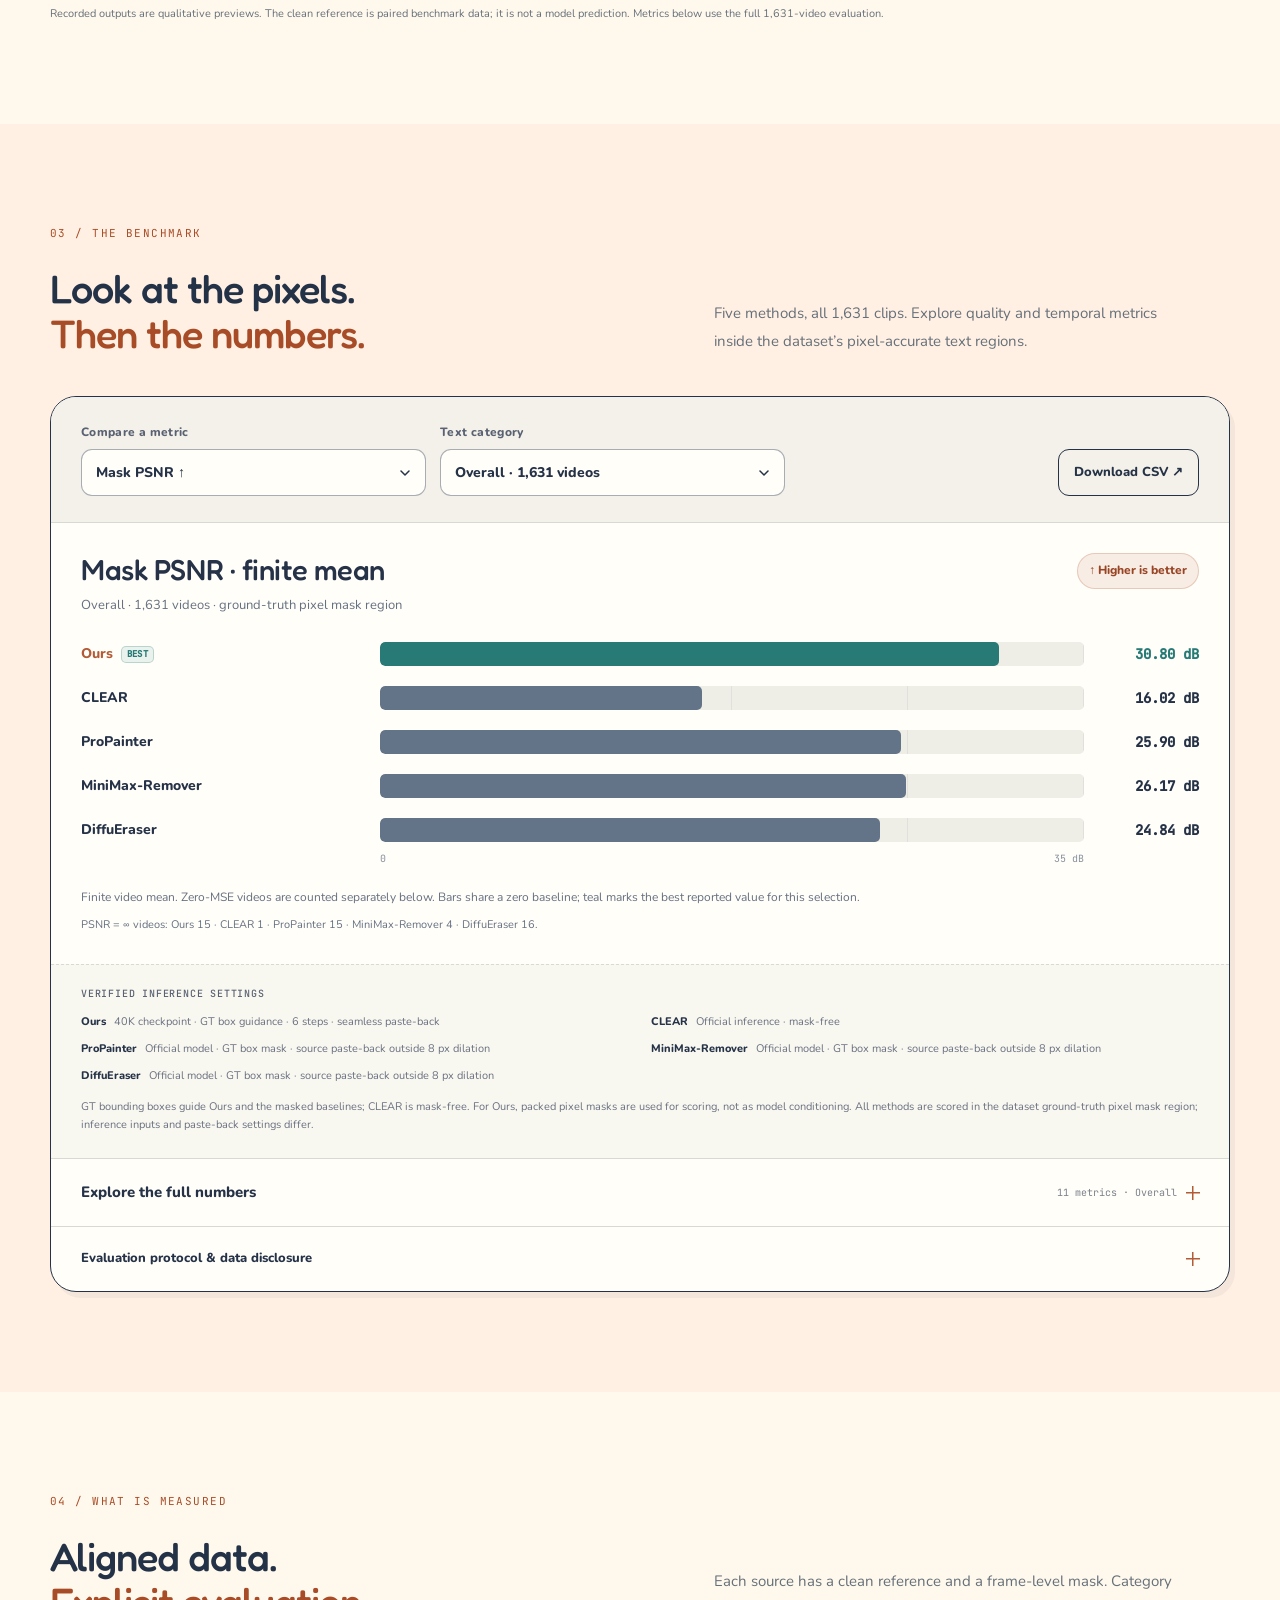
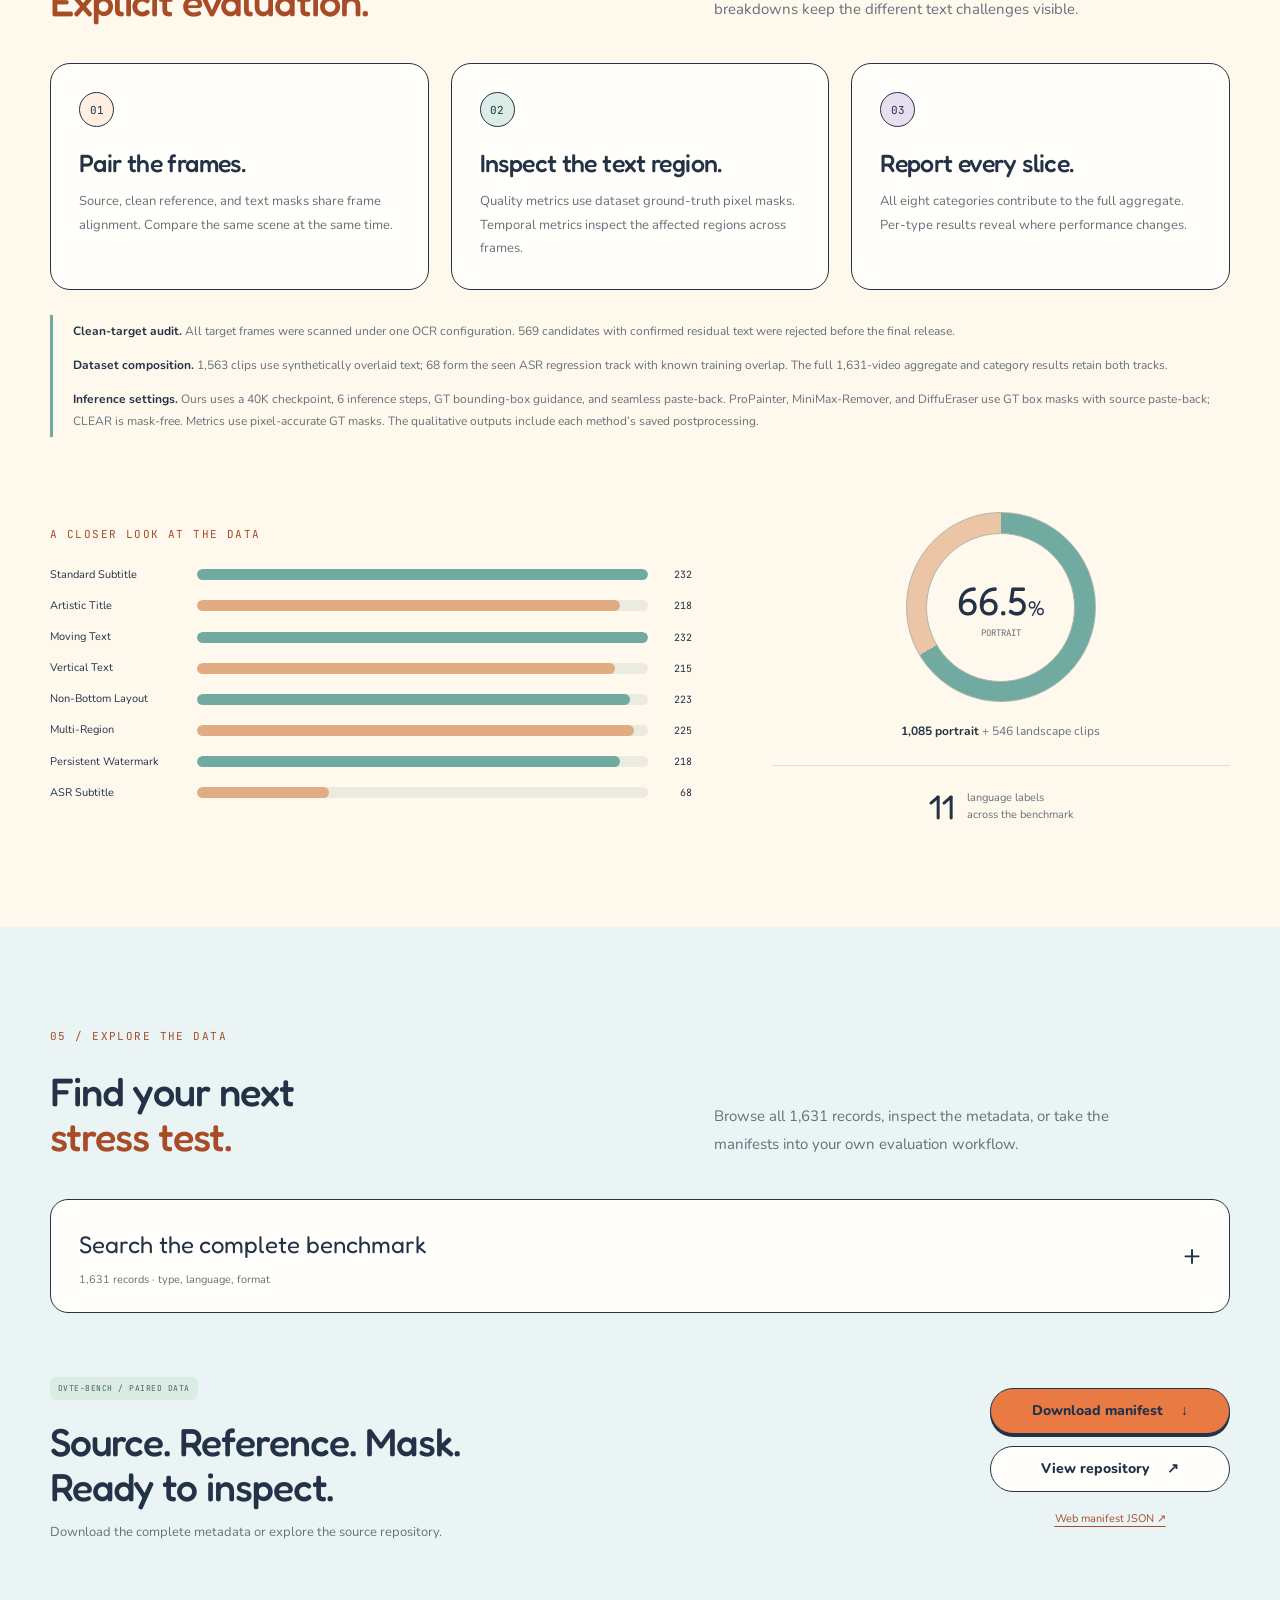
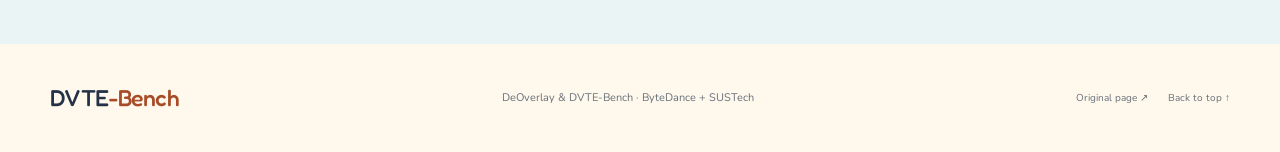
==== commit 6b1e8e4a: "Add DeOverlay authors and ByteDance affiliation to the homepage" ====
--- a/next/index.html
+++ b/next/index.html
@@ -3,11 +3,21 @@
 <head>
   <meta charset="utf-8">
   <meta name="viewport" content="width=device-width,initial-scale=1">
-  <meta name="description" content="DVTE-Bench: 1,631 paired videos, eight text challenges, and a closer look at video text erasure. Explore aligned data, real model outputs, and full benchmark results.">
+  <meta name="description" content="DeOverlay and DVTE-Bench, a video overlay removal research project from ByteDance and Southern University of Science and Technology. Explore 1,631 paired videos, real model outputs, and full benchmark results.">
   <meta name="theme-color" content="#fff8ec">
-  <title>DVTE-Bench — Every text. Every frame.</title>
+  <meta name="citation_title" content="DeOverlay: A Benchmark and Source-Anchored Flow for Video Overlay Removal">
+  <meta name="citation_author" content="Deshui Miao">
+  <meta name="citation_author" content="Yuhang Ma">
+  <meta name="citation_author" content="Shaoyong Jia">
+  <meta name="citation_author" content="Wenzhao Gao">
+  <meta name="citation_author" content="Yue Zhang">
+  <meta name="citation_author" content="Shaohui Jiao">
+  <meta name="citation_author" content="Xin Li">
+  <meta name="citation_pdf_url" content="https://arxiv.org/pdf/2610.26081">
+  <title>DeOverlay &amp; DVTE-Bench — Every text. Every frame.</title>
   <link rel="stylesheet" href="assets/fonts/fonts.css">
   <link rel="stylesheet" href="style.css?v=20261020">
+  <link rel="stylesheet" href="authorship.css?v=20261020">
   <link rel="stylesheet" href="results.css?v=20261020">
   <script src="app.js?v=20261020" defer></script>
   <script src="results.js?v=20261020" defer></script>
@@ -28,7 +38,28 @@
       <div class="hero-copy">
         <p class="eyebrow">DIVERSE VIDEO TEXT ERASURE BENCHMARK</p>
         <h1>Erase the <span class="text-word">text.</span><br>Keep the <span class="story-word">story.</span></h1>
-        <p class="hero-subtitle">DVTE-Bench</p>
+        <p class="hero-subtitle">DeOverlay <span>+ DVTE-Bench</span></p>
+        <div class="research-credits" aria-label="Authors and affiliations">
+          <ul class="author-list" aria-label="Authors in paper order">
+            <li>Deshui Miao<sup>1</sup></li>
+            <li>Yuhang Ma<sup>1</sup></li>
+            <li>Shaoyong Jia<sup>1</sup></li>
+            <li>Wenzhao Gao<sup>1</sup></li>
+            <li>Yue Zhang<sup>1</sup></li>
+            <li>Shaohui Jiao<sup>1</sup></li>
+            <li>Xin Li<sup>2</sup></li>
+          </ul>
+          <p class="affiliation-labels"><span><sup>1</sup> ByteDance · 字节跳动</span><span><sup>2</sup> Southern University of Science and Technology</span></p>
+          <div class="affiliation-logos" aria-label="Research institutions">
+            <a class="affiliation-logo" href="https://www.bytedance.com/en/" target="_blank" rel="noopener noreferrer" aria-label="ByteDance (字节跳动), institution 1">
+              <img src="assets/affiliations/bytedance-logo.svg" width="256" height="44" alt="ByteDance">
+            </a>
+            <a class="affiliation-logo" href="https://www.sustech.edu.cn/en/" target="_blank" rel="noopener noreferrer" aria-label="Southern University of Science and Technology, institution 2">
+              <img src="assets/affiliations/sustech-logo.png" width="433" height="86" alt="SUSTech — Southern University of Science and Technology">
+            </a>
+          </div>
+          <div class="research-links" aria-label="Research resources"><a href="https://arxiv.org/abs/2610.26081" target="_blank" rel="noopener noreferrer">Read the paper <span aria-hidden="true">↗</span></a><a href="https://huggingface.co/papers/2610.26081" target="_blank" rel="noopener noreferrer">HF Daily Papers <span aria-hidden="true">↗</span></a></div>
+        </div>
         <p class="hero-description">A closer look at video text erasure. Eight kinds of text, paired clean references, and frame-aligned masks reveal what happens beyond ordinary subtitles.</p>
         <div class="hero-actions"><a class="button primary" href="#explorer">Explore the videos <span aria-hidden="true">↗</span></a><a class="button" href="#results">See the results <span aria-hidden="true">↓</span></a></div>
         <div class="hero-tags"><span>Paired videos</span><span>Pixel masks</span><span>11 language labels</span></div>
@@ -99,7 +130,7 @@
       </div>
     </section>
   </main>
-  <footer class="footer shell"><a class="brand" href="#overview">DVTE<span class="brand-accent">-Bench</span></a><p>Diverse Video Text Erasure Benchmark</p><div><a href="../original.html">Original page ↗</a><a href="#overview">Back to top ↑</a></div></footer>
+  <footer class="footer shell"><a class="brand" href="#overview">DVTE<span class="brand-accent">-Bench</span></a><p>DeOverlay &amp; DVTE-Bench · ByteDance + SUSTech</p><div><a href="../original.html">Original page ↗</a><a href="#overview">Back to top ↑</a></div></footer>
   <noscript><div class="noscript">This interactive page needs JavaScript. <a href="../original.html">Open the original page</a> or <a href="../data/results.csv">download the results CSV</a>.</div></noscript>
 </body>
 </html>
--- a/next/authorship.css
+++ b/next/authorship.css
@@ -0,0 +1,48 @@
+/* Paper authors and official institution marks, kept close to the hero title. */
+.hero.section { padding-top: 64px; padding-bottom: 65px; }
+.hero-subtitle { margin-top: 24px; }
+.hero-subtitle span { color: var(--muted); font-size: .76em; white-space: nowrap; }
+.research-credits { margin-top: 17px; max-width: 490px; }
+.author-list { display: flex; flex-wrap: wrap; gap: 3px 16px; padding: 0; margin: 0; list-style: none; font-size: 15px; font-weight: 800; line-height: 1.7; }
+.author-list li { white-space: nowrap; }
+.research-credits sup { color: var(--orange-deep); font-size: .66em; margin-left: 2px; vertical-align: super; }
+.affiliation-labels { display: flex; flex-wrap: wrap; gap: 2px 15px; margin-top: 9px; font-size: 11px; line-height: 1.75; color: var(--muted); }
+.affiliation-labels span { min-width: 0; }
+.affiliation-labels span:first-child { color: var(--ink); font-weight: 800; }
+.affiliation-logos { display: flex; gap: 11px; margin-top: 13px; }
+.affiliation-logo { display: flex; align-items: center; justify-content: center; flex: 1; min-width: 0; max-width: 215px; height: 62px; padding: 14px 18px; border: 1px solid var(--navy); border-radius: 12px; background: var(--navy); transition: transform .18s; }
+.affiliation-logo:hover { transform: translateY(-2px); }
+.affiliation-logo img { width: 100%; height: 100%; object-fit: contain; }
+.research-links { display: flex; flex-wrap: wrap; gap: 8px 22px; margin-top: 12px; font-size: 12px; font-weight: 800; }
+.research-links a { text-decoration: underline; text-decoration-color: #d3b799; text-underline-offset: 4px; }
+.research-links a:hover { color: var(--orange-deep); }
+.research-links a span { display: inline-block; margin-left: 4px; }
+.hero-description { margin-top: 20px; font-size: 15px; }
+.hero-actions { margin-top: 21px; }
+.hero-tags { margin-top: 20px; }
+@media (min-width: 1600px) {
+  .hero.section { padding-top: 80px; padding-bottom: 80px; }
+}
+@media (max-width: 1100px) {
+  .hero.section { padding-top: 48px; padding-bottom: 60px; }
+  .author-list { font-size: 13px; gap: 2px 12px; }
+  .affiliation-labels { font-size: 10px; }
+  .affiliation-logo { height: 54px; padding: 12px; }
+  .hero-description { font-size: 14px; }
+}
+@media (max-width: 850px) {
+  .author-list { font-size: 12px; gap: 2px 10px; }
+  .affiliation-logos { gap: 8px; }
+  .affiliation-logo { height: 49px; padding: 11px; }
+  .research-links { font-size: 11px; gap: 8px 16px; }
+  .hero-description { font-size: 13px; }
+}
+@media (max-width: 640px) {
+  .hero.section { padding-top: 36px; padding-bottom: 76px; }
+  .author-list { font-size: 13px; gap: 3px 15px; }
+  .affiliation-labels { font-size: 10px; margin-top: 10px; }
+  .affiliation-logos { margin-top: 12px; gap: 10px; }
+  .affiliation-logo { height: 54px; max-width: none; padding: 12px; }
+  .research-links { margin-top: 13px; font-size: 11px; }
+  .hero-description { margin-top: 19px; font-size: 14px; }
+}
